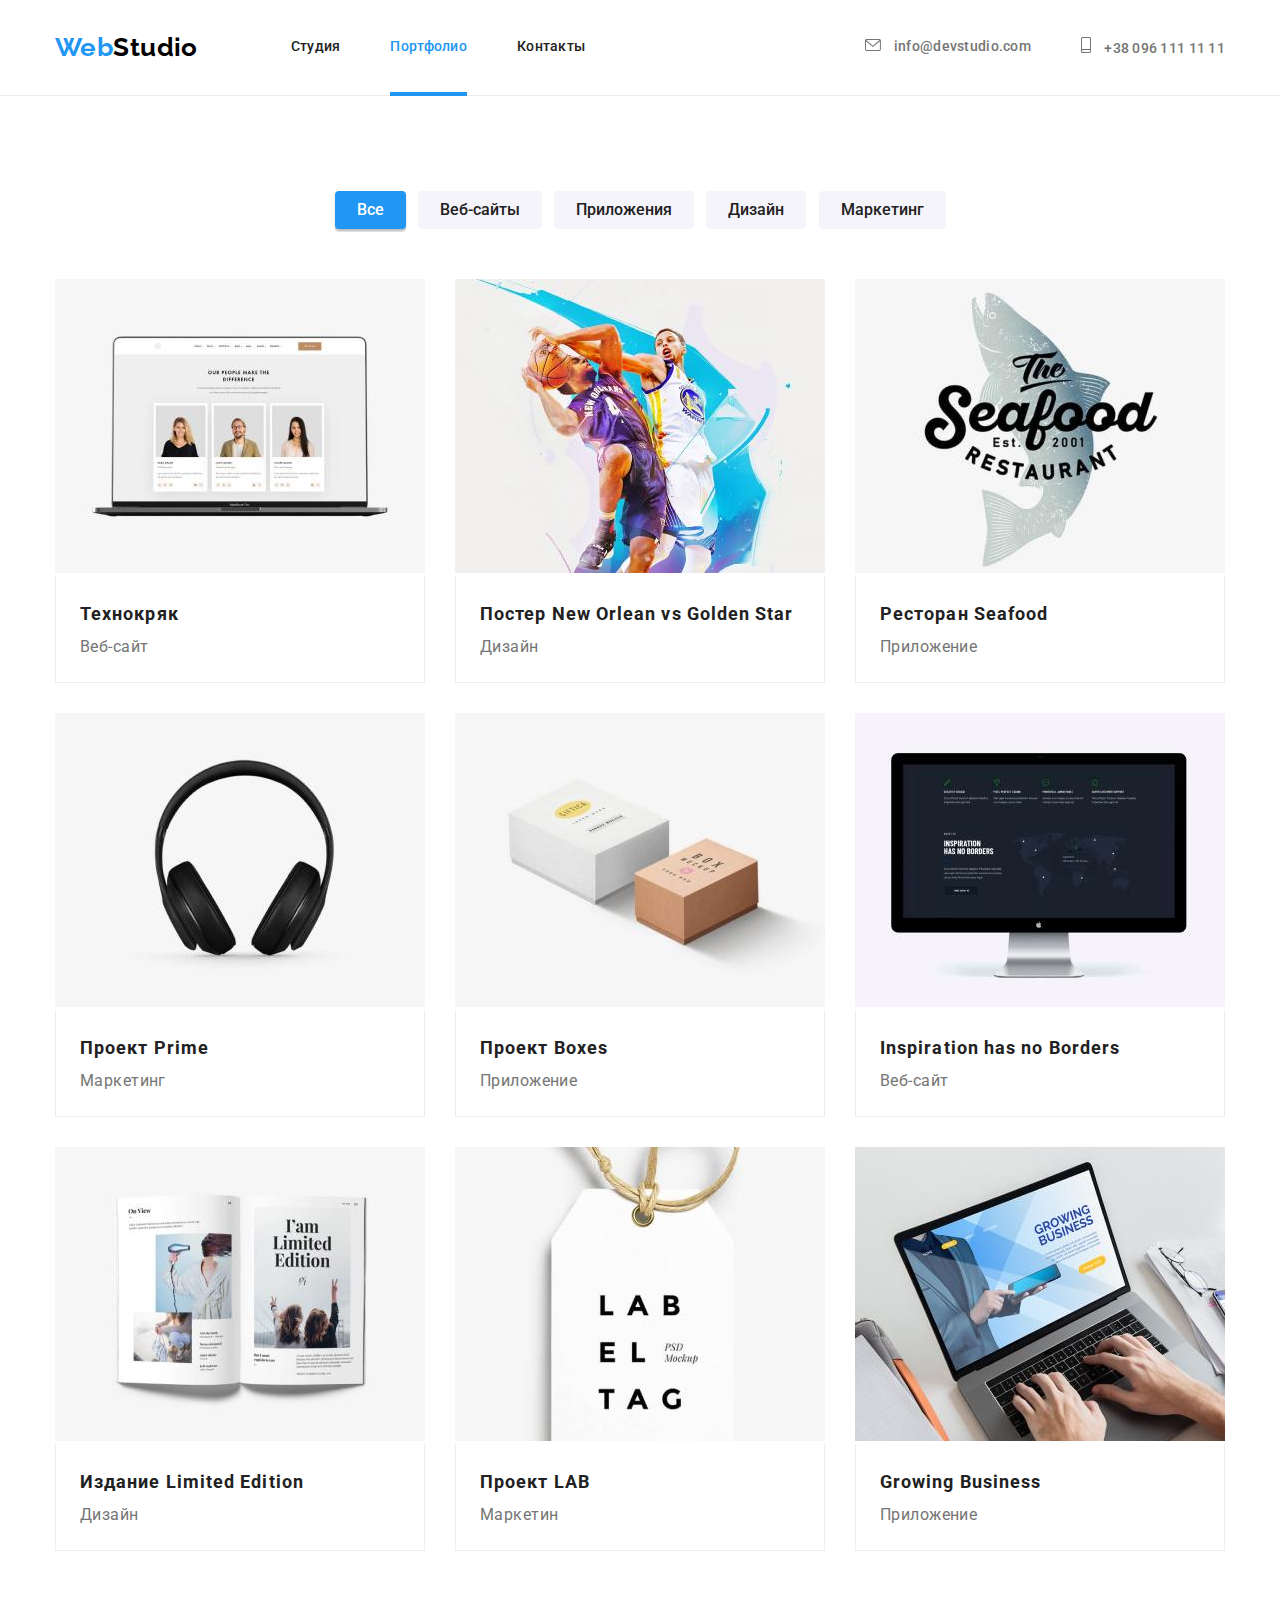
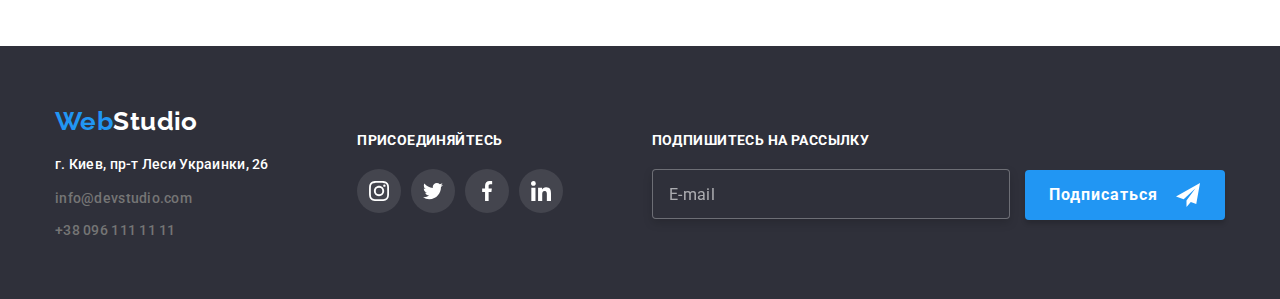
==== portfolio.html @ dfc25d3f "Initial commit" ====
<!DOCTYPE html>
<html lang="ru">
  <head>
    <meta charset="UTF-8" />
    <meta http-equiv="X-UA-Compatible" content="IE=edge" />
    <meta name="viewport" content="width=device-width, initial-scale=1.0" />
    <link rel="preconnect" href="https://fonts.googleapis.com" />
    <link rel="preconnect" href="https://fonts.gstatic.com" crossorigin />
    <link
      href="https://fonts.googleapis.com/css2?family=Raleway:wght@700&family=Roboto:wght@400;500;700;900&display=swap"
      rel="stylesheet"
    />
    <title>portfolio</title>
    <link
      rel="stylesheet"
      href="https://cdnjs.cloudflare.com/ajax/libs/modern-normalize/1.1.0/modern-normalize.min.css"
    />
    <link rel="stylesheet" href="./css/main.min.css" />
    <link rel="stylesheet" href="./styles/styles.css" />
  </head>

  <body>
    <!-- header -->
    <header class="header">
      <div class="container header__container">
        <nav class="nav">
          <!-- Logo header -->
          <a href="./index.html" class="link logo header__logo" lang="en"
            >Web<span class="logo__studio logo__studio--color">Studio</span></a
          >
          <!-- navigation link -->
          <ul class="list nav__list">
            <li class="nav__item">
              <a class="link nav__link" href="./index.html">Студия</a>
            </li>
            <li class="nav__item">
              <a class="link current nav__link" href="./portfolio.html">Портфолио</a>
            </li>
            <li class="nav__item">
              <a class="link nav__link" href="#" data-modal-openn>Контакты</a>
            </li>
          </ul>
          <!-- contact header -->
        </nav>
        <ul class="list contact header__contact header__contact--align">
          <li class="contact__item">
            <a
              class="link contact__link header__contact header__contact--padding contact__mail"
              href="malito:info@devstudio.com"
              ><svg class="contact__icon contact__mail-icon" width="16" height="12">
                <use href="./image/icons.svg#icon-mail"></use>
              </svg>
              info@devstudio.com</a
            >
          </li>
          <li class="contact__item">
            <a
              class="link contact__link header__contact header__contact--padding contact__phone"
              href="tel:+380961111111"
              ><svg class="contact__icon contact__phone-icon" width="10" height="16">
                <use href="./image/icons.svg#icon-phone"></use>
              </svg>
              +38 096 111 11 11</a
            >
          </li>
        </ul>
      </div>
    </header>
    <!-- main -->
    <main>
      <section class="section portfolio">
        <div class="container">
          <h1 class="visually-hidden">Portfolio</h1>

          <!-- filter -->

          <div>
            <ul class="list portfolio__filter">
              <li>
                <button class="current portfolio__button" type="button">Все</button>
              </li>
              <li><button class="portfolio__button" type="button">Веб-сайты</button></li>
              <li>
                <button class="portfolio__button" type="button">Приложения</button>
              </li>
              <li><button class="portfolio__button" type="button">Дизайн</button></li>
              <li><button class="portfolio__button" type="button">Маркетинг</button></li>
            </ul>
          </div>

          <!-- article filter -->

          <ul class="list portfolio__list card-set">
            <li class="portfolio__item card-set-item">
              <a href="#" class="link portfolio__link">
                <div class="overlay">
                  <img src="./image/imgp1.jpg" alt="Технокряк" width="370" height="294" />
                  <p class="overlay__card">
                    Ресурс предлагает комплексные предложения с разным уровнем функционала и
                    сервисов. Все это позволит посетителю получить исчерпывающие сведения о компании
                    или частном лице.
                  </p>
                </div>
                <div class="portfolio__description">
                  <h2 class="portfolio__description-title">Технокряк</h2>
                  <p class="portfolio__description-text">Веб-сайт</p>
                </div>
              </a>
            </li>

            <li class="portfolio__item card-set-item">
              <a href="#" class="link portfolio__link">
                <div class="overlay">
                  <img
                    src="./image/imgp2.jpg"
                    alt="Постер New Orlean vs Golden Star"
                    width="370"
                    height="294"
                  />
                  <p class="overlay__card">
                    Ресурс предлагает комплексные предложения с разным уровнем функционала и
                    сервисов. Все это позволит посетителю получить исчерпывающие сведения о компании
                    или частном лице.
                  </p>
                </div>
                <div class="portfolio__description">
                  <h2 class="portfolio__description-title">
                    Постер <span lang="en">New Orlean vs Golden Star</span>
                  </h2>
                  <p class="portfolio__description-text">Дизайн</p>
                </div>
              </a>
            </li>

            <li class="portfolio__item card-set-item">
              <a href="#" class="link portfolio__link">
                <div class="overlay">
                  <img src="./image/imgp3.jpg" alt="Ресторан Seafood" width="370" height="294" />
                  <p class="overlay__card">
                    Ресурс предлагает комплексные предложения с разным уровнем функционала и
                    сервисов. Все это позволит посетителю получить исчерпывающие сведения о компании
                    или частном лице.
                  </p>
                </div>
                <div class="portfolio__description">
                  <h2 class="portfolio__description-title">
                    Ресторан <span lang="en">Seafood</span>
                  </h2>
                  <p class="portfolio__description-text">Приложение</p>
                </div>
              </a>
            </li>

            <li class="portfolio__item card-set-item">
              <a href="#" class="link portfolio__link">
                <div class="overlay">
                  <img src="./image/imgp4.jpg" alt="Проект Prime" width="370" height="294" />
                  <p class="overlay__card">
                    Ресурс предлагает комплексные предложения с разным уровнем функционала и
                    сервисов. Все это позволит посетителю получить исчерпывающие сведения о компании
                    или частном лице.
                  </p>
                </div>
                <div class="portfolio__description">
                  <h2 class="portfolio__description-title">Проект <span lang="en">Prime</span></h2>
                  <p class="portfolio__description-text">Маркетинг</p>
                </div>
              </a>
            </li>

            <li class="portfolio__item card-set-item">
              <a href="#" class="link portfolio__link">
                <div class="overlay">
                  <img src="./image/imgp5.jpg" alt="Проект Boxes " width="370" height="294" />
                  <p class="overlay__card">
                    Ресурс предлагает комплексные предложения с разным уровнем функционала и
                    сервисов. Все это позволит посетителю получить исчерпывающие сведения о компании
                    или частном лице.
                  </p>
                </div>
                <div class="portfolio__description">
                  <h2 class="portfolio__description-title">Проект <span lang="en">Boxes</span></h2>
                  <p class="portfolio__description-text">Приложение</p>
                </div>
              </a>
            </li>

            <li class="portfolio__item card-set-item">
              <a href="#" class="link portfolio__link">
                <div class="overlay">
                  <img
                    src="./image/imgp6.jpg"
                    alt="Inspiration has no Borders "
                    width="370"
                    height="294"
                  />
                  <p class="overlay__card">
                    Ресурс предлагает комплексные предложения с разным уровнем функционала и
                    сервисов. Все это позволит посетителю получить исчерпывающие сведения о компании
                    или частном лице.
                  </p>
                </div>
                <div class="portfolio__description">
                  <h2 class="portfolio__description-title" lang="en">Inspiration has no Borders</h2>
                  <p class="portfolio__description-text">Веб-сайт</p>
                </div>
              </a>
            </li>

            <li class="portfolio__item card-set-item">
              <a href="#" class="link portfolio__link">
                <div class="overlay">
                  <img
                    src="./image/imgp7.jpg"
                    alt="Издание Limited Edition "
                    width="370"
                    height="294"
                  />
                  <p class="overlay__card">
                    Ресурс предлагает комплексные предложения с разным уровнем функционала и
                    сервисов. Все это позволит посетителю получить исчерпывающие сведения о компании
                    или частном лице.
                  </p>
                </div>
                <div class="portfolio__description">
                  <h2 class="portfolio__description-title">
                    Издание <span lang="en">Limited Edition</span>
                  </h2>
                  <p class="portfolio__description-text">Дизайн</p>
                </div>
              </a>
            </li>

            <li class="portfolio__item card-set-item">
              <a href="#" class="link portfolio__link">
                <div class="overlay">
                  <img src="./image/imgp8.jpg" alt="Проект LAB " width="370" height="294" />
                  <p class="overlay__card">
                    Ресурс предлагает комплексные предложения с разным уровнем функционала и
                    сервисов. Все это позволит посетителю получить исчерпывающие сведения о компании
                    или частном лице.
                  </p>
                </div>
                <div class="portfolio__description">
                  <h2 class="portfolio__description-title">Проект LAB</h2>
                  <p class="portfolio__description-text">Маркетин</p>
                </div>
              </a>
            </li>

            <li class="portfolio__item card-set-item">
              <a href="#" class="link portfolio__link">
                <div class="overlay">
                  <img src="./image/imgp9.jpg" alt="Growing Business " width="370" height="294" />
                  <p class="overlay__card">
                    Ресурс предлагает комплексные предложения с разным уровнем функционала и
                    сервисов. Все это позволит посетителю получить исчерпывающие сведения о компании
                    или частном лице.
                  </p>
                </div>
                <div class="portfolio__description">
                  <h2 class="portfolio__description-title" lang="en">Growing Business</h2>
                  <p class="portfolio__description-text">Приложение</p>
                </div>
              </a>
            </li>
          </ul>
        </div>
      </section>
    </main>
    <!-- footer -->
    <footer class="footer">
      <div class="container footer__contacts">
        <div>
          <!-- logo footer -->
          <a href="./" class="link logo"
            >Web<span class="logo__footer logo__footer--color">Studio</span></a
          >
          <!-- contacts footer -->
          <address class="">
            <ul class="list contact footer__contact">
              <li class="contact__item">
                <span class="link contact__link contact__addres">
                  г. Киев, пр-т Леси Украинки, 26<br
                /></span>
              </li>
              <li class="contact__item">
                <a class="link contact__link contact__link--margin" href="malito:info@devstudio.com"
                  >info@devstudio.com </a
                ><br />
              </li>
              <li class="contact__item">
                <a class="link contact__link" href="tel:+380961111111">+38 096 111 11 11</a>
              </li>
            </ul>
          </address>
        </div>
        <!-- Social -->
        <div class="footer__social">
          <h3 class="footer__title">присоединяйтесь</h3>
          <ul class="social list">
            <li class="social__item">
              <a
                class="social__link social__link-footer social__link-footer--color link"
                href=""
                target="_blank"
                rel="noopener noreferrer"
                aria-label="instagram"
              >
                <svg class="social__icon" width="20" height="20">
                  <use href="./image/icons.svg#icon-instagram"></use>
                </svg>
              </a>
            </li>
            <li class="social__item">
              <a
                class="social__link social__link-footer social__link-footer--color link"
                href=""
                target="_blank"
                rel="noopener noreferrer"
                aria-label="twitter"
              >
                <svg class="social__icon" width="20" height="20">
                  <use href="./image/icons.svg#icon-twitter"></use>
                </svg>
              </a>
            </li>
            <li class="social__item">
              <a
                class="social__link social__link-footer social__link-footer--color link"
                href=""
                target="_blank"
                rel="noopener noreferrer"
                aria-label="facebook"
              >
                <svg class="social__icon" width="20" height="20">
                  <use href="./image/icons.svg#icon-facebook"></use>
                </svg>
              </a>
            </li>
            <li class="social__item">
              <a
                class="social__link social__link-footer social__link-footer--color link"
                href=""
                target="_blank"
                rel="noopener noreferrer"
                aria-label="linkedin"
              >
                <svg class="social__icon" width="20" height="20">
                  <use href="./image/icons.svg#icon-linkedin"></use>
                </svg>
              </a>
            </li>
          </ul>
        </div>
        <div class="footer__subscribe">
          <h3 class="footer__title">Подпишитесь на рассылку</h3>
          <form class="subscribe">
            <label class="subscribe__label">
              <input class="subscribe__input" type="email" name="email" placeholder="E-mail" />
            </label>
            <button class="btn btn--margin-left" type="submit">
              Подписаться
              <svg class="subscribe__icon" width="24" height="24">
                <use href="./image/icons.svg#icon-send"></use>
              </svg>
            </button>
          </form>
        </div>
      </div>
    </footer>
  </body>
</html>
---- css/main.min.css ----
:root{--color-title: #212121;--color-text: #757575;--color-accent: #2196F3;--color-bg-first: #ffffff;--color-bg-hero: #2F303A;--color-bg-second: #F5F4FA;--color-icon: #AFB1B8;--color-icon-accent: #2196F3;--items: 3;--indent: 30px}.visually-hidden{position:absolute;white-space:nowrap;width:1px;height:1px;overflow:hidden;border:0;padding:0;clip:rect(0 0 0 0);-webkit-clip-path:inset(50%);clip-path:inset(50%);margin:-1px}.portfolio,.clients,.persons,.about,.advantages{padding-top:94px;padding-bottom:94px}body{font-family:"Roboto",sans-serif;letter-spacing:.03em;color:var(--color-text);font-size:14px}h1,h2,h3,h4,h5,h6,a,ul,p{margin:0;padding:0}.link{text-decoration:none}.list{list-style:none}.card-set{display:-webkit-box;display:-ms-flexbox;display:flex;-ms-flex-wrap:wrap;flex-wrap:wrap;margin:calc(-1*var(--indent)/2)}.card-set-item{-ms-flex-preferred-size:calc((100% - var(--indent)*var(--items))/var(--items));flex-basis:calc((100% - var(--indent)*var(--items))/var(--items));margin:calc(var(--indent)/2)}.btn{background-color:var(--color-accent);-webkit-box-shadow:0px 4px 4px rgba(0,0,0,.15);box-shadow:0px 4px 4px rgba(0,0,0,.15);border-radius:4px;border:none;font-weight:700;font-size:16px;line-height:1.88;letter-spacing:.06em;display:-webkit-inline-box;display:-ms-inline-flexbox;display:inline-flex;-webkit-box-pack:space-evenly;-ms-flex-pack:space-evenly;justify-content:space-evenly;-webkit-box-align:center;-ms-flex-align:center;align-items:center;color:var(--color-bg-first);width:200px;height:50px;-webkit-transition:background-color 250ms cubic-bezier(0.4, 0, 0.2, 1);transition:background-color 250ms cubic-bezier(0.4, 0, 0.2, 1)}.btn:hover,.btn:focus{background-color:#188ce8;cursor:pointer}.btn--margin-center{margin-left:auto;margin-right:auto}.btn--margin-left{margin-left:12px}.btn--margin-top{margin-top:30px}.container{max-width:1200px;text-align:center;padding-left:15px;padding-right:15px;margin-left:auto;margin-right:auto}.logo{font-family:"Raleway",sans-serif;font-style:normal;font-weight:700;font-size:26px;line-height:1.19;color:var(--color-accent);-webkit-transition:opacity 250ms cubic-bezier(0.4, 0, 0.2, 1);transition:opacity 250ms cubic-bezier(0.4, 0, 0.2, 1)}.logo:hover,.logo:focus{opacity:.7;cursor:pointer}.logo__studio--color{color:#000}.social{display:-webkit-box;display:-ms-flexbox;display:flex;-webkit-box-pack:center;-ms-flex-pack:center;justify-content:center;-webkit-box-align:center;-ms-flex-align:center;align-items:center}.social__item:not(:last-child){margin-right:10px}.social__link{display:-webkit-box;display:-ms-flexbox;display:flex;-webkit-box-pack:center;-ms-flex-pack:center;justify-content:center;-webkit-box-align:center;-ms-flex-align:center;align-items:center;width:44px;height:44px;border-radius:50%;-webkit-transition:background-color 250ms cubic-bezier(0.4, 0, 0.2, 1),color 250ms cubic-bezier(0.4, 0, 0.2, 1),fill 250ms cubic-bezier(0.4, 0, 0.2, 1);transition:background-color 250ms cubic-bezier(0.4, 0, 0.2, 1),color 250ms cubic-bezier(0.4, 0, 0.2, 1),fill 250ms cubic-bezier(0.4, 0, 0.2, 1)}.social__link--color{background-color:var(--color-bg-first);fill:#afb1b8}.social__link:hover,.social__link:focus{background-color:var(--color-accent);color:#fff}.social__link:hover .social__icon,.social__link:focus .social__icon{fill:var(--color-bg-first)}.social__link-footer--color{background-color:rgba(255,255,255,.1);fill:var(--color-bg-first)}.contact{display:-webkit-box;display:-ms-flexbox;display:flex;margin-left:auto;font-style:normal}.contact__item{font-weight:500;line-height:1.14;letter-spacing:.02em}.contact__link{display:block;color:var(--color-text);-webkit-transition:color 250ms cubic-bezier(0.4, 0, 0.2, 1);transition:color 250ms cubic-bezier(0.4, 0, 0.2, 1)}.contact__link:hover,.contact__link:focus{color:var(--color-accent);cursor:pointer}.contact__link--margin{margin-top:18px}.contact__mail{margin-right:50px}.contact__icon{margin-right:10px;fill:currentColor}.contact__addres{color:var(--color-bg-first)}.form{display:-webkit-box;display:-ms-flexbox;display:flex;-webkit-box-orient:vertical;-webkit-box-direction:normal;-ms-flex-direction:column;flex-direction:column}.form__titel{font-weight:700;font-size:20px;line-height:1.15;letter-spacing:.03em;text-align:center;color:var(--color-title)}.form__label{position:relative;display:block;margin-top:10px;-webkit-transition:border-color 250ms cubic-bezier(0.4, 0, 0.2, 1),fill 250ms cubic-bezier(0.4, 0, 0.2, 1);transition:border-color 250ms cubic-bezier(0.4, 0, 0.2, 1),fill 250ms cubic-bezier(0.4, 0, 0.2, 1)}.form__text{display:block;font-size:12px;line-height:1.17;letter-spacing:.01em}.form__input{width:100%;height:40px;padding-left:42px;margin-top:4px;border:1px solid rgba(33,33,33,.2);border-radius:4px}.form__input:focus,.form__input:hover{border-color:var(--color-accent);outline:var(--color-accent);cursor:pointer}.form__icon{position:absolute;bottom:14px;left:15px}.form__input:focus+.form__icon,.form__input:hover+.form__icon{fill:var(--color-accent)}.form__textarea{width:100%;resize:none;padding:12px 16px;margin-top:4px;border:1px solid rgba(33,33,33,.2);border-radius:4px;-webkit-transition:border-color 250ms cubic-bezier(0.4, 0, 0.2, 1);transition:border-color 250ms cubic-bezier(0.4, 0, 0.2, 1)}.form__textarea:hover,.form__textarea:focus{border-color:var(--color-accent);outline:var(--color-accent);cursor:pointer}.form__textarea::-webkit-input-placeholder{font-size:12px;line-height:1.17;letter-spacing:.01em;color:rgba(117,117,117,.5)}.form__textarea::-moz-placeholder{font-size:12px;line-height:1.17;letter-spacing:.01em;color:rgba(117,117,117,.5)}.form__textarea:-ms-input-placeholder{font-size:12px;line-height:1.17;letter-spacing:.01em;color:rgba(117,117,117,.5)}.form__textarea::-ms-input-placeholder{font-size:12px;line-height:1.17;letter-spacing:.01em;color:rgba(117,117,117,.5)}.form__textarea::placeholder{font-size:12px;line-height:1.17;letter-spacing:.01em;color:rgba(117,117,117,.5)}.checkbox{gap:5px;margin-top:20px;text-align:center}.checkbox__chek{line-height:1.71;-webkit-user-select:none;-moz-user-select:none;-ms-user-select:none;user-select:none}.checkbox__gdpr{color:var(--color-accent)}.checkbox__custom{width:16px;height:15px;display:-webkit-inline-box;display:-ms-inline-flexbox;display:inline-flex;-webkit-box-pack:center;-ms-flex-pack:center;justify-content:center;-webkit-box-align:center;-ms-flex-align:center;align-items:center;background-color:var(--color-bg-first);border:var(--color-title) solid 2px;border-radius:2px;-webkit-transition:background-color 250ms cubic-bezier(0.4, 0, 0.2, 1),border-color 250ms cubic-bezier(0.4, 0, 0.2, 1);transition:background-color 250ms cubic-bezier(0.4, 0, 0.2, 1),border-color 250ms cubic-bezier(0.4, 0, 0.2, 1)}.checkbox__custom:hover,.checkbox__custom:focus{border-color:var(--color-accent)}.checkbox__input:focus+.checkbox__custom{border-color:var(--color-accent)}.checkbox__input:checked+.checkbox__custom{background-color:var(--color-accent);border-color:var(--color-accent)}.overlay{position:relative;overflow:hidden}.overlay__card{position:absolute;top:0;left:0;font-size:18px;line-height:1.56;letter-spacing:.03em;display:-webkit-box;display:-ms-flexbox;display:flex;-webkit-box-pack:center;-ms-flex-pack:center;justify-content:center;-webkit-box-align:center;-ms-flex-align:center;align-items:center;width:100%;height:100%;padding:63px 24px;background-color:rgba(33,150,243,.9);color:#fff;-webkit-transition:-webkit-transform 250ms cubic-bezier(0.4, 0, 0.2, 1),-webkit-box-shadow 250ms cubic-bezier(0.4, 0, 0.2, 1);transition:-webkit-transform 250ms cubic-bezier(0.4, 0, 0.2, 1),-webkit-box-shadow 250ms cubic-bezier(0.4, 0, 0.2, 1);transition:transform 250ms cubic-bezier(0.4, 0, 0.2, 1),box-shadow 250ms cubic-bezier(0.4, 0, 0.2, 1);transition:transform 250ms cubic-bezier(0.4, 0, 0.2, 1),box-shadow 250ms cubic-bezier(0.4, 0, 0.2, 1),-webkit-transform 250ms cubic-bezier(0.4, 0, 0.2, 1),-webkit-box-shadow 250ms cubic-bezier(0.4, 0, 0.2, 1);-webkit-transform:translateY(100%);transform:translateY(100%)}.header{border-bottom:1px solid #ececec}.header__container{display:-webkit-box;display:-ms-flexbox;display:flex}.header__logo{padding:32px 0}.header__contact--align{-webkit-box-align:center;-ms-flex-align:center;align-items:center}.header__contact--padding{padding:32px 0}.nav{display:-webkit-box;display:-ms-flexbox;display:flex}.nav__list{display:-webkit-box;display:-ms-flexbox;display:flex;-webkit-box-align:center;-ms-flex-align:center;align-items:center;margin-left:93px}.nav__item{position:relative}.nav__item:not(:last-child){margin-right:50px}.nav__link{font-weight:500;line-height:1.14;letter-spacing:.02em;color:var(--color-title);display:block;padding:32px 0;-webkit-transition:color 250ms cubic-bezier(0.4, 0, 0.2, 1);transition:color 250ms cubic-bezier(0.4, 0, 0.2, 1)}.nav .current.nav__link,.nav__link:hover,.nav__link:focus{color:var(--color-accent);cursor:pointer}.nav .current.nav__link::after{content:"";position:absolute;bottom:0;left:0;-webkit-transform:translateY(9px);transform:translateY(9px);height:4px;width:100%;background-color:var(--color-accent)}.hero{letter-spacing:.06em;padding:200px 0;background-color:var(--color-bg-hero);background-image:-webkit-gradient(linear, left top, left bottom, from(rgba(47, 48, 58, 0.4)), to(rgba(47, 48, 58, 0.4))),url(../image/bchero.jpg);background-image:linear-gradient(rgba(47, 48, 58, 0.4), rgba(47, 48, 58, 0.4)),url(../image/bchero.jpg);background-position:center;background-repeat:no-repeat;background-size:cover;color:var(--color-bg-first)}.hero__title{font-weight:900;font-size:44px;line-height:1.36;text-transform:uppercase}.advantages{padding-bottom:0}.advantages__list{display:-webkit-box;display:-ms-flexbox;display:flex;-ms-flex-wrap:wrap;flex-wrap:wrap}.advantages__item{width:270px;text-align:left}.advantages__item:not(:last-child){margin-right:30px}.advantages__item-title{font-weight:700;font-size:14px;line-height:1.14;text-transform:uppercase;color:var(--color-title)}.advantages__item-text{line-height:1.71;margin-top:10px}.advantages__item-icon{width:270px;height:120px;background:#f5f4fa;border-radius:4px;display:-webkit-box;display:-ms-flexbox;display:flex;-webkit-box-pack:center;-ms-flex-pack:center;justify-content:center;-webkit-box-align:center;-ms-flex-align:center;align-items:center;margin-bottom:30px}.about__list{margin-top:50px;-ms-flex-wrap:wrap;flex-wrap:wrap}.about__title{font-weight:700;font-size:36px;line-height:1.17;text-align:center;color:var(--color-title);margin-bottom:50px}.about__item{position:relative}.about__text{position:absolute;bottom:0;left:0;width:100%;min-height:70px;display:-webkit-box;display:-ms-flexbox;display:flex;-webkit-box-pack:center;-ms-flex-pack:center;justify-content:center;-webkit-box-align:center;-ms-flex-align:center;align-items:center;background-color:rgba(47,48,58,.8);font-weight:700;line-height:1.14;text-transform:uppercase;color:#fff}.persons{background-color:var(--color-bg-second);line-height:1.19;--items: 4}.persons__title{font-weight:700;font-size:36px;line-height:1.17;text-align:center;color:var(--color-title);margin-bottom:50px}.persons__list-item{background-color:var(--color-bg-first);-webkit-box-shadow:0px 1px 3px rgba(0,0,0,.12),0px 1px 1px rgba(0,0,0,.14),0px 2px 1px rgba(0,0,0,.2);box-shadow:0px 1px 3px rgba(0,0,0,.12),0px 1px 1px rgba(0,0,0,.14),0px 2px 1px rgba(0,0,0,.2);border-radius:0px 0px 4px 4px}.persons__list-title{font-weight:500;font-size:16px;color:var(--color-title);text-align:center}.persons__list-text{font-size:16px;padding-top:10px;margin-bottom:16px}.persons__descrip{padding:30px 0;margin-left:auto;margin-right:auto}.clients__title{font-weight:700;font-size:36px;line-height:1.17;text-align:center;color:var(--color-title);margin-bottom:50px}.clients__list{display:-webkit-box;display:-ms-flexbox;display:flex;-ms-flex-wrap:wrap;flex-wrap:wrap;--items: 6;--indent: 25px}.clients__list-item{border:var(--color-icon) solid 1px;border-radius:4%;width:170px;height:92px;display:-webkit-box;display:-ms-flexbox;display:flex;-webkit-box-pack:center;-ms-flex-pack:center;justify-content:center;-webkit-box-align:center;-ms-flex-align:center;align-items:center;-webkit-transition:color 250ms cubic-bezier(0.4, 0, 0.2, 1),border-color 250ms cubic-bezier(0.4, 0, 0.2, 1),fill 250ms cubic-bezier(0.4, 0, 0.2, 1);transition:color 250ms cubic-bezier(0.4, 0, 0.2, 1),border-color 250ms cubic-bezier(0.4, 0, 0.2, 1),fill 250ms cubic-bezier(0.4, 0, 0.2, 1)}.clients__list-item:not(:last-child){margin-right:30px}.clients__list-item:hover,.clients__list-item:focus{border-color:var(--color-icon-accent);color:var(--color-icon-accent)}.clients__list-item:hover .clients__icon,.clients__list-item:focus .clients__icon{fill:var(--color-icon-accent)}.clients__list-link{width:100%;height:100%;display:-webkit-box;display:-ms-flexbox;display:flex;-webkit-box-pack:center;-ms-flex-pack:center;justify-content:center;-webkit-box-align:center;-ms-flex-align:center;align-items:center}.clients__icon{fill:var(--color-icon)}.footer{background-color:var(--color-bg-hero);padding:60px 0}.footer__contact{margin-top:20px;-webkit-box-orient:vertical;-webkit-box-direction:normal;-ms-flex-direction:column;flex-direction:column}.footer__contact--margin{margin-top:18px}.footer__title{color:var(--color-bg-first);text-align:left;font-size:14px;line-height:1.14;text-transform:uppercase;margin-bottom:20px}.footer__contacts{display:-webkit-box;display:-ms-flexbox;display:flex;-webkit-box-pack:justify;-ms-flex-pack:justify;justify-content:space-between;-webkit-box-align:center;-ms-flex-align:center;align-items:center;text-align:left;-ms-flex-wrap:wrap;flex-wrap:wrap}.footer__subscribe{margin-top:8px}.logo__footer--color{color:var(--color-bg-first)}.subscribe__input{border:1px solid rgba(255,255,255,.3);-webkit-filter:drop-shadow(0px 4px 4px rgba(0, 0, 0, 0.15));filter:drop-shadow(0px 4px 4px rgba(0, 0, 0, 0.15));border-radius:4px;width:358px;height:50px;padding-left:16px;background-color:var(--color-bg-hero);color:var(--color-bg-first);font-size:16px;line-height:1.25;letter-spacing:.03em;-webkit-transition:border 250ms cubic-bezier(0.4, 0, 0.2, 1);transition:border 250ms cubic-bezier(0.4, 0, 0.2, 1)}.subscribe__input::-webkit-input-placeholder{font-size:16px;line-height:1.25;letter-spacing:.03em;color:rgba(255,255,255,.6)}.subscribe__input::-moz-placeholder{font-size:16px;line-height:1.25;letter-spacing:.03em;color:rgba(255,255,255,.6)}.subscribe__input:-ms-input-placeholder{font-size:16px;line-height:1.25;letter-spacing:.03em;color:rgba(255,255,255,.6)}.subscribe__input::-ms-input-placeholder{font-size:16px;line-height:1.25;letter-spacing:.03em;color:rgba(255,255,255,.6)}.subscribe__input::placeholder{font-size:16px;line-height:1.25;letter-spacing:.03em;color:rgba(255,255,255,.6)}.subscribe__input:focus,.subscribe__input:hover{border-color:var(--color-accent);outline:rgba(0,0,0,0)}.subscribe__icon{fill:currentColor}.portfolio{padding:95px 0}.portfolio__filter{width:611px;display:-webkit-box;display:-ms-flexbox;display:flex;-webkit-box-pack:justify;-ms-flex-pack:justify;justify-content:space-between;-webkit-box-align:center;-ms-flex-align:center;align-items:center;margin-left:auto;margin-right:auto;margin-bottom:50px}.portfolio__button{color:var(--color-title);background-color:var(--color-bg-second);border-radius:4px;padding:6px 22px;font-weight:500;font-size:16px;line-height:1.62;border:none;-webkit-transition:background-color 250ms cubic-bezier(0.4, 0, 0.2, 1),color 250ms cubic-bezier(0.4, 0, 0.2, 1),-webkit-box-shadow 250ms cubic-bezier(0.4, 0, 0.2, 1);transition:background-color 250ms cubic-bezier(0.4, 0, 0.2, 1),color 250ms cubic-bezier(0.4, 0, 0.2, 1),-webkit-box-shadow 250ms cubic-bezier(0.4, 0, 0.2, 1);transition:background-color 250ms cubic-bezier(0.4, 0, 0.2, 1),color 250ms cubic-bezier(0.4, 0, 0.2, 1),box-shadow 250ms cubic-bezier(0.4, 0, 0.2, 1);transition:background-color 250ms cubic-bezier(0.4, 0, 0.2, 1),color 250ms cubic-bezier(0.4, 0, 0.2, 1),box-shadow 250ms cubic-bezier(0.4, 0, 0.2, 1),-webkit-box-shadow 250ms cubic-bezier(0.4, 0, 0.2, 1)}.portfolio .current.portfolio__button,.portfolio__button:hover,.portfolio__button:focus{background-color:var(--color-accent);color:var(--color-bg-first);-webkit-box-shadow:0px 3px 1px rgba(0,0,0,.1),0px 1px 2px rgba(0,0,0,.08),0px 2px 2px rgba(0,0,0,.12);box-shadow:0px 3px 1px rgba(0,0,0,.1),0px 1px 2px rgba(0,0,0,.08),0px 2px 2px rgba(0,0,0,.12);cursor:pointer}.portfolio__description{border-left:1px solid #eee;border-right:1px solid #eee;border-bottom:1px solid #eee;text-align:left;padding:20px 24px}.portfolio__description-title{font-weight:700;font-size:18px;line-height:2;letter-spacing:.06em;color:var(--color-title)}.portfolio__description-text{font-size:16px;line-height:1.88;color:var(--color-text)}.portfolio__item:hover .overlay__card,.portfolio__item:focus .overlay__card{-webkit-transform:translateY(0%);transform:translateY(0%)}.portfolio__item:hover,.portfolio__item:focus{-webkit-box-shadow:0px 1px 1px rgba(0,0,0,.12),0px 4px 4px rgba(0,0,0,.06),1px 4px 6px rgba(0,0,0,.16);box-shadow:0px 1px 1px rgba(0,0,0,.12),0px 4px 4px rgba(0,0,0,.06),1px 4px 6px rgba(0,0,0,.16)}.backdrop{position:fixed;top:0;left:0;width:100%;height:100%;background-color:rgba(0,0,0,.2);opacity:1;visibility:visible;pointer-events:initial;-webkit-transition:opacity 250ms cubic-bezier(0.4, 0, 0.2, 1),visibility 250ms cubic-bezier(0.4, 0, 0.2, 1);transition:opacity 250ms cubic-bezier(0.4, 0, 0.2, 1),visibility 250ms cubic-bezier(0.4, 0, 0.2, 1)}.modal{position:absolute;top:50%;left:50%;-webkit-transform:translate(-50%, -50%);transform:translate(-50%, -50%);background:var(--color-bg-first);-webkit-box-shadow:0px 1px 3px rgba(0,0,0,.12),0px 1px 1px rgba(0,0,0,.14),0px 2px 1px rgba(0,0,0,.2);box-shadow:0px 1px 3px rgba(0,0,0,.12),0px 1px 1px rgba(0,0,0,.14),0px 2px 1px rgba(0,0,0,.2);border-radius:4px;min-width:528px;min-height:581px;padding:40px}.modal__button-close{position:absolute;top:8px;right:8px;border:none;width:30px;height:30px;border-radius:50%;background:#fff;border:1px solid rgba(0,0,0,.1);display:-webkit-box;display:-ms-flexbox;display:flex;-webkit-box-pack:center;-ms-flex-pack:center;justify-content:center;-webkit-box-align:center;-ms-flex-align:center;align-items:center;-webkit-transition:fill 250ms cubic-bezier(0.4, 0, 0.2, 1);transition:fill 250ms cubic-bezier(0.4, 0, 0.2, 1)}.modal__button-close:hover,.modal__button-close:focus{fill:var(--color-accent);cursor:pointer}.is-hidden{opacity:0;visibility:hidden;pointer-events:none}/*# sourceMappingURL=main.min.css.map */
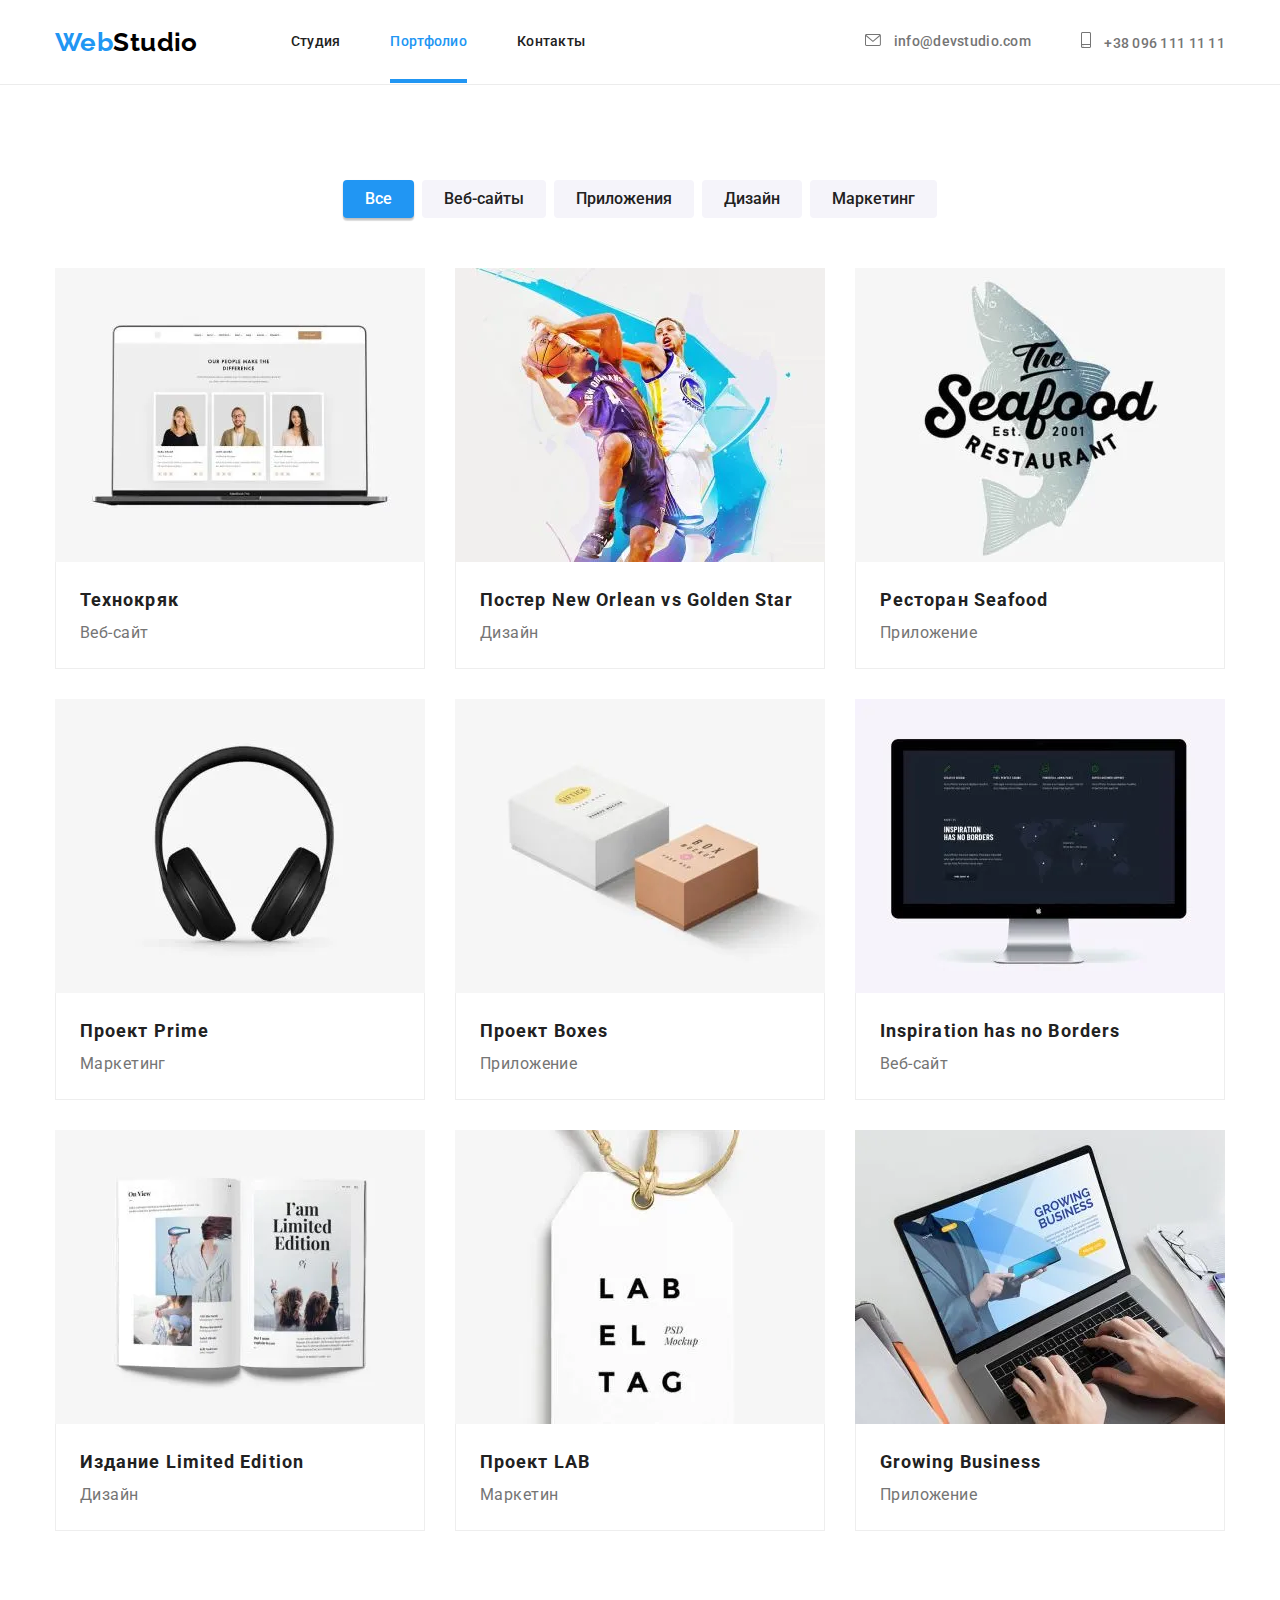
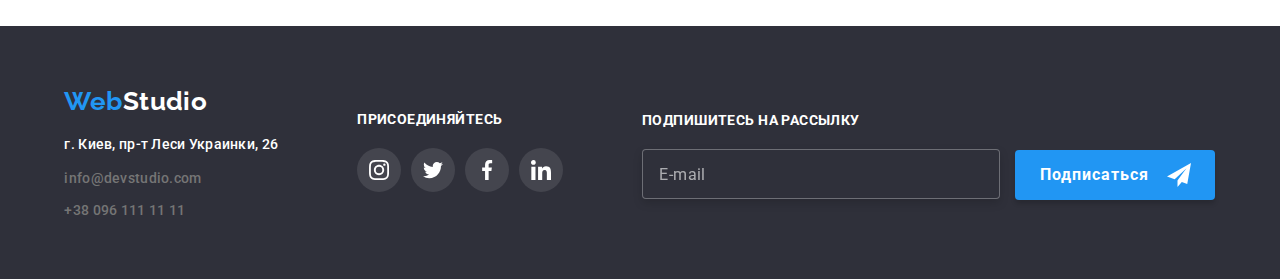
==== commit 04472669: "HW 8.3" ====
--- a/portfolio.html
+++ b/portfolio.html
@@ -19,16 +19,17 @@
     <link rel="stylesheet" href="./styles/styles.css" />
   </head>
 
-  <body>
+  <body data-body>
     <!-- header -->
     <header class="header">
       <div class="container header__container">
+        <!-- Logo header -->
+        <a href="./index.html" class="link logo header__logo" lang="en"
+          >Web<span class="logo__studio logo__studio--color">Studio</span></a
+        >
+
+        <!-- navigation link -->
         <nav class="nav">
-          <!-- Logo header -->
-          <a href="./index.html" class="link logo header__logo" lang="en"
-            >Web<span class="logo__studio logo__studio--color">Studio</span></a
-          >
-          <!-- navigation link -->
           <ul class="list nav__list">
             <li class="nav__item">
               <a class="link nav__link" href="./index.html">Студия</a>
@@ -40,8 +41,63 @@
               <a class="link nav__link" href="#" data-modal-openn>Контакты</a>
             </li>
           </ul>
-          <!-- contact header -->
+
+          <!-- mobile burger -->
+          <button
+            type="button"
+            class="menu__burger"
+            aria-controls="menu__container"
+            aria-label="mobile burger"
+            aria-expanded="true"
+            data-menu-button
+          >
+            <svg class="menu__icon" width="40" height="40">
+              <use class="menu__icon-menu" href="./image/icons.svg#icon-menu"></use>
+              <use class="menu__icon-close" href="./image/icons.svg#icon-close"></use>
+            </svg>
+          </button>
+
+          <!-- Header mobile menu -->
+          <div class="menu__container" id="menu__container" data-menu>
+            <ul class="menu__window-nav list">
+              <li class="menu__window-nav-item">
+                <a class="link" href="">Студия </a>
+              </li>
+              <li class="menu__window-nav-item">
+                <a class="link" href="">Портфолио</a>
+              </li>
+              <li class="menu__window-nav-item">
+                <a class="link" href="">Контакты</a>
+              </li>
+            </ul>
+
+            <ul class="menu__window-contacts list">
+              <li class="menu__window-contacts-item">
+                <a class="link accent" href=""> +38 096 111 11 11 </a>
+              </li>
+              <li class="menu__window-contacts-item">
+                <a class="link" href="">info@devstudio.com</a>
+              </li>
+            </ul>
+
+            <ul class="menu__window-socials list">
+              <li class="menu__window-socials-item">
+                <a class="menu__window-socials-link link" href=""> Instagram </a>
+              </li>
+              <li class="menu__window-socials-item">
+                <a class="menu__window-socials-link link" href="">Twitter</a>
+              </li>
+              <li class="menu__window-socials-item">
+                <a class="menu__window-socials-link link" href="">Facebook</a>
+              </li>
+              <li class="menu__window-socials-item">
+                <a class="menu__window-socials-link link" href="">LinkedIn</a>
+              </li>
+            </ul>
+          </div>
         </nav>
+
+        <!-- contact header -->
         <ul class="list contact header__contact header__contact--align">
           <li class="contact__item">
             <a
@@ -94,7 +150,60 @@
             <li class="portfolio__item card-set-item">
               <a href="#" class="link portfolio__link">
                 <div class="overlay">
-                  <img src="./image/imgp1.jpg" alt="Технокряк" width="370" height="294" />
+                  <picture>
+                    <source
+                      media="(min-width: 1200px)"
+                      srcset="
+                        ./image/portfolio/portfolio_ls_01.webp    1x,
+                        ./image/portfolio/portfolio_ls_01@2x.webp 2x
+                      "
+                      type="image/webp"
+                    />
+                    <source
+                      media="(min-width: 1200px)"
+                      srcset="
+                        ./image/portfolio/portfolio_ls_01.jpg    1x,
+                        ./image/portfolio/portfolio_ls_01@2x.jpg 2x
+                      "
+                      type="image/jpg"
+                    />
+
+                    <source
+                      media="(min-width: 768px)"
+                      srcset="
+                        ./image/portfolio/portfolio_ms_01.webp    1x,
+                        ./image/portfolio/portfolio_ms_01@2x.webp 2x
+                      "
+                      type="image/webp"
+                    />
+                    <source
+                      media="(min-width: 768px)"
+                      srcset="
+                        ./image/portfolio/portfolio_ms_01.jpg    1x,
+                        ./image/portfolio/portfolio_ms_01@2x.jpg 2x
+                      "
+                      type="image/jpg"
+                    />
+
+                    <source
+                      media="(max-width: 767px)"
+                      srcset="
+                        ./image/portfolio/portfolio_ss_01.webp    1x,
+                        ./image/portfolio/portfolio_ss_01@2x.webp 2x
+                      "
+                      type="image/webp"
+                    />
+                    <source
+                      media="(max-width: 767px)"
+                      srcset="
+                        ./image/portfolio/portfolio_ss_01.jpg    1x,
+                        ./image/portfolio/portfolio_ss_01@2x.jpg 2x
+                      "
+                      type="image/jpg"
+                    />
+                    <img src="./image/imgp1.jpg" alt="Технокряк" width="450" height="284" />
+                  </picture>
+
                   <p class="overlay__card">
                     Ресурс предлагает комплексные предложения с разным уровнем функционала и
                     сервисов. Все это позволит посетителю получить исчерпывающие сведения о компании
@@ -111,12 +220,65 @@
             <li class="portfolio__item card-set-item">
               <a href="#" class="link portfolio__link">
                 <div class="overlay">
-                  <img
-                    src="./image/imgp2.jpg"
-                    alt="Постер New Orlean vs Golden Star"
-                    width="370"
-                    height="294"
-                  />
+                  <picture>
+                    <source
+                      media="(min-width: 1200px)"
+                      srcset="
+                        ./image/portfolio/portfolio_ls_02.webp    1x,
+                        ./image/portfolio/portfolio_ls_02@2x.webp 2x
+                      "
+                      type="image/webp"
+                    />
+                    <source
+                      media="(min-width: 1200px)"
+                      srcset="
+                        ./image/portfolio/portfolio_ls_02.jpg    1x,
+                        ./image/portfolio/portfolio_ls_02@2x.jpg 2x
+                      "
+                      type="image/jpg"
+                    />
+
+                    <source
+                      media="(min-width: 768px)"
+                      srcset="
+                        ./image/portfolio/portfolio_ms_02.webp    1x,
+                        ./image/portfolio/portfolio_ms_02@2x.webp 2x
+                      "
+                      type="image/webp"
+                    />
+                    <source
+                      media="(min-width: 768px)"
+                      srcset="
+                        ./image/portfolio/portfolio_ms_02.jpg    1x,
+                        ./image/portfolio/portfolio_ms_02@2x.jpg 2x
+                      "
+                      type="image/jpg"
+                    />
+
+                    <source
+                      media="(max-width: 767px)"
+                      srcset="
+                        ./image/portfolio/portfolio_ss_02.webp    1x,
+                        ./image/portfolio/portfolio_ss_02@2x.webp 2x
+                      "
+                      type="image/webp"
+                    />
+                    <source
+                      media="(max-width: 767px)"
+                      srcset="
+                        ./image/portfolio/portfolio_ss_02.jpg    1x,
+                        ./image/portfolio/portfolio_ss_02@2x.jpg 2x
+                      "
+                      type="image/jpg"
+                    />
+                    <img
+                      src="./image/imgp2.jpg"
+                      alt="Постер New Orlean vs Golden Star"
+                      width="450"
+                      height="284"
+                    />
+                  </picture>
+
                   <p class="overlay__card">
                     Ресурс предлагает комплексные предложения с разным уровнем функционала и
                     сервисов. Все это позволит посетителю получить исчерпывающие сведения о компании
@@ -135,7 +297,60 @@
             <li class="portfolio__item card-set-item">
               <a href="#" class="link portfolio__link">
                 <div class="overlay">
-                  <img src="./image/imgp3.jpg" alt="Ресторан Seafood" width="370" height="294" />
+                  <picture>
+                    <source
+                      media="(min-width: 1200px)"
+                      srcset="
+                        ./image/portfolio/portfolio_ls_03.webp    1x,
+                        ./image/portfolio/portfolio_ls_03@2x.webp 2x
+                      "
+                      type="image/webp"
+                    />
+                    <source
+                      media="(min-width: 1200px)"
+                      srcset="
+                        ./image/portfolio/portfolio_ls_03.jpg    1x,
+                        ./image/portfolio/portfolio_ls_03@2x.jpg 2x
+                      "
+                      type="image/jpg"
+                    />
+
+                    <source
+                      media="(min-width: 768px)"
+                      srcset="
+                        ./image/portfolio/portfolio_ms_03.webp    1x,
+                        ./image/portfolio/portfolio_ms_03@2x.webp 2x
+                      "
+                      type="image/webp"
+                    />
+                    <source
+                      media="(min-width: 768px)"
+                      srcset="
+                        ./image/portfolio/portfolio_ms_03.jpg    1x,
+                        ./image/portfolio/portfolio_ms_03@2x.jpg 2x
+                      "
+                      type="image/jpg"
+                    />
+
+                    <source
+                      media="(max-width: 767px)"
+                      srcset="
+                        ./image/portfolio/portfolio_ss_03.webp    1x,
+                        ./image/portfolio/portfolio_ss_03@2x.webp 2x
+                      "
+                      type="image/webp"
+                    />
+                    <source
+                      media="(max-width: 767px)"
+                      srcset="
+                        ./image/portfolio/portfolio_ss_03.jpg    1x,
+                        ./image/portfolio/portfolio_ss_03@2x.jpg 2x
+                      "
+                      type="image/jpg"
+                    />
+                    <img src="./image/imgp3.jpg" alt="Ресторан Seafood" width="450" height="284" />
+                  </picture>
+
                   <p class="overlay__card">
                     Ресурс предлагает комплексные предложения с разным уровнем функционала и
                     сервисов. Все это позволит посетителю получить исчерпывающие сведения о компании
@@ -154,7 +369,60 @@
             <li class="portfolio__item card-set-item">
               <a href="#" class="link portfolio__link">
                 <div class="overlay">
-                  <img src="./image/imgp4.jpg" alt="Проект Prime" width="370" height="294" />
+                  <picture>
+                    <source
+                      media="(min-width: 1200px)"
+                      srcset="
+                        ./image/portfolio/portfolio_ls_04.webp    1x,
+                        ./image/portfolio/portfolio_ls_04@2x.webp 2x
+                      "
+                      type="image/webp"
+                    />
+                    <source
+                      media="(min-width: 1200px)"
+                      srcset="
+                        ./image/portfolio/portfolio_ls_04.jpg    1x,
+                        ./image/portfolio/portfolio_ls_04@2x.jpg 2x
+                      "
+                      type="image/jpg"
+                    />
+
+                    <source
+                      media="(min-width: 768px)"
+                      srcset="
+                        ./image/portfolio/portfolio_ms_04.webp    1x,
+                        ./image/portfolio/portfolio_ms_04@2x.webp 2x
+                      "
+                      type="image/webp"
+                    />
+                    <source
+                      media="(min-width: 768px)"
+                      srcset="
+                        ./image/portfolio/portfolio_ms_04.jpg    1x,
+                        ./image/portfolio/portfolio_ms_04@2x.jpg 2x
+                      "
+                      type="image/jpg"
+                    />
+
+                    <source
+                      media="(max-width: 767px)"
+                      srcset="
+                        ./image/portfolio/portfolio_ss_04.webp    1x,
+                        ./image/portfolio/portfolio_ss_04@2x.webp 2x
+                      "
+                      type="image/webp"
+                    />
+                    <source
+                      media="(max-width: 767px)"
+                      srcset="
+                        ./image/portfolio/portfolio_ss_04.jpg    1x,
+                        ./image/portfolio/portfolio_ss_04@2x.jpg 2x
+                      "
+                      type="image/jpg"
+                    />
+                    <img src="./image/imgp4.jpg" alt="Проект Prime" width="450" height="284" />
+                  </picture>
+
                   <p class="overlay__card">
                     Ресурс предлагает комплексные предложения с разным уровнем функционала и
                     сервисов. Все это позволит посетителю получить исчерпывающие сведения о компании
@@ -171,7 +439,60 @@
             <li class="portfolio__item card-set-item">
               <a href="#" class="link portfolio__link">
                 <div class="overlay">
-                  <img src="./image/imgp5.jpg" alt="Проект Boxes " width="370" height="294" />
+                  <picture>
+                    <source
+                      media="(min-width: 1200px)"
+                      srcset="
+                        ./image/portfolio/portfolio_ls_05.webp    1x,
+                        ./image/portfolio/portfolio_ls_05@2x.webp 2x
+                      "
+                      type="image/webp"
+                    />
+                    <source
+                      media="(min-width: 1200px)"
+                      srcset="
+                        ./image/portfolio/portfolio_ls_05.jpg    1x,
+                        ./image/portfolio/portfolio_ls_05@2x.jpg 2x
+                      "
+                      type="image/jpg"
+                    />
+
+                    <source
+                      media="(min-width: 768px)"
+                      srcset="
+                        ./image/portfolio/portfolio_ms_05.webp    1x,
+                        ./image/portfolio/portfolio_ms_05@2x.webp 2x
+                      "
+                      type="image/webp"
+                    />
+                    <source
+                      media="(min-width: 768px)"
+                      srcset="
+                        ./image/portfolio/portfolio_ms_05.jpg    1x,
+                        ./image/portfolio/portfolio_ms_05@2x.jpg 2x
+                      "
+                      type="image/jpg"
+                    />
+
+                    <source
+                      media="(max-width: 767px)"
+                      srcset="
+                        ./image/portfolio/portfolio_ss_05.webp    1x,
+                        ./image/portfolio/portfolio_ss_05@2x.webp 2x
+                      "
+                      type="image/webp"
+                    />
+                    <source
+                      media="(max-width: 767px)"
+                      srcset="
+                        ./image/portfolio/portfolio_ss_05.jpg    1x,
+                        ./image/portfolio/portfolio_ss_05@2x.jpg 2x
+                      "
+                      type="image/jpg"
+                    />
+                    <img src="./image/imgp5.jpg" alt="Проект Boxes" width="450" height="284" />
+                  </picture>
+
                   <p class="overlay__card">
                     Ресурс предлагает комплексные предложения с разным уровнем функционала и
                     сервисов. Все это позволит посетителю получить исчерпывающие сведения о компании
@@ -188,12 +509,65 @@
             <li class="portfolio__item card-set-item">
               <a href="#" class="link portfolio__link">
                 <div class="overlay">
-                  <img
-                    src="./image/imgp6.jpg"
-                    alt="Inspiration has no Borders "
-                    width="370"
-                    height="294"
-                  />
+                  <picture>
+                    <source
+                      media="(min-width: 1200px)"
+                      srcset="
+                        ./image/portfolio/portfolio_ls_06.webp    1x,
+                        ./image/portfolio/portfolio_ls_06@2x.webp 2x
+                      "
+                      type="image/webp"
+                    />
+                    <source
+                      media="(min-width: 1200px)"
+                      srcset="
+                        ./image/portfolio/portfolio_ls_06.jpg    1x,
+                        ./image/portfolio/portfolio_ls_06@2x.jpg 2x
+                      "
+                      type="image/jpg"
+                    />
+
+                    <source
+                      media="(min-width: 768px)"
+                      srcset="
+                        ./image/portfolio/portfolio_ms_06.webp    1x,
+                        ./image/portfolio/portfolio_ms_06@2x.webp 2x
+                      "
+                      type="image/webp"
+                    />
+                    <source
+                      media="(min-width: 768px)"
+                      srcset="
+                        ./image/portfolio/portfolio_ms_06.jpg    1x,
+                        ./image/portfolio/portfolio_ms_06@2x.jpg 2x
+                      "
+                      type="image/jpg"
+                    />
+
+                    <source
+                      media="(max-width: 767px)"
+                      srcset="
+                        ./image/portfolio/portfolio_ss_06.webp    1x,
+                        ./image/portfolio/portfolio_ss_06@2x.webp 2x
+                      "
+                      type="image/webp"
+                    />
+                    <source
+                      media="(max-width: 767px)"
+                      srcset="
+                        ./image/portfolio/portfolio_ss_06.jpg    1x,
+                        ./image/portfolio/portfolio_ss_06@2x.jpg 2x
+                      "
+                      type="image/jpg"
+                    />
+                    <img
+                      src="./image/imgp6.jpg"
+                      alt="Inspiration has no Borders"
+                      width="450"
+                      height="284"
+                    />
+                  </picture>
+
                   <p class="overlay__card">
                     Ресурс предлагает комплексные предложения с разным уровнем функционала и
                     сервисов. Все это позволит посетителю получить исчерпывающие сведения о компании
@@ -210,12 +584,65 @@
             <li class="portfolio__item card-set-item">
               <a href="#" class="link portfolio__link">
                 <div class="overlay">
-                  <img
-                    src="./image/imgp7.jpg"
-                    alt="Издание Limited Edition "
-                    width="370"
-                    height="294"
-                  />
+                  <picture>
+                    <source
+                      media="(min-width: 1200px)"
+                      srcset="
+                        ./image/portfolio/portfolio_ls_07.webp    1x,
+                        ./image/portfolio/portfolio_ls_07@2x.webp 2x
+                      "
+                      type="image/webp"
+                    />
+                    <source
+                      media="(min-width: 1200px)"
+                      srcset="
+                        ./image/portfolio/portfolio_ls_07.jpg    1x,
+                        ./image/portfolio/portfolio_ls_07@2x.jpg 2x
+                      "
+                      type="image/jpg"
+                    />
+
+                    <source
+                      media="(min-width: 768px)"
+                      srcset="
+                        ./image/portfolio/portfolio_ms_07.webp    1x,
+                        ./image/portfolio/portfolio_ms_07@2x.webp 2x
+                      "
+                      type="image/webp"
+                    />
+                    <source
+                      media="(min-width: 768px)"
+                      srcset="
+                        ./image/portfolio/portfolio_ms_07.jpg    1x,
+                        ./image/portfolio/portfolio_ms_07@2x.jpg 2x
+                      "
+                      type="image/jpg"
+                    />
+
+                    <source
+                      media="(max-width: 767px)"
+                      srcset="
+                        ./image/portfolio/portfolio_ss_07.webp    1x,
+                        ./image/portfolio/portfolio_ss_07@2x.webp 2x
+                      "
+                      type="image/webp"
+                    />
+                    <source
+                      media="(max-width: 767px)"
+                      srcset="
+                        ./image/portfolio/portfolio_ss_07.jpg    1x,
+                        ./image/portfolio/portfolio_ss_07@2x.jpg 2x
+                      "
+                      type="image/jpg"
+                    />
+                    <img
+                      src="./image/imgp7.jpg"
+                      alt="Издание Limited Edition"
+                      width="450"
+                      height="284"
+                    />
+                  </picture>
+
                   <p class="overlay__card">
                     Ресурс предлагает комплексные предложения с разным уровнем функционала и
                     сервисов. Все это позволит посетителю получить исчерпывающие сведения о компании
@@ -234,7 +661,60 @@
             <li class="portfolio__item card-set-item">
               <a href="#" class="link portfolio__link">
                 <div class="overlay">
-                  <img src="./image/imgp8.jpg" alt="Проект LAB " width="370" height="294" />
+                  <picture>
+                    <source
+                      media="(min-width: 1200px)"
+                      srcset="
+                        ./image/portfolio/portfolio_ls_08.webp    1x,
+                        ./image/portfolio/portfolio_ls_08@2x.webp 2x
+                      "
+                      type="image/webp"
+                    />
+                    <source
+                      media="(min-width: 1200px)"
+                      srcset="
+                        ./image/portfolio/portfolio_ls_08.jpg    1x,
+                        ./image/portfolio/portfolio_ls_08@2x.jpg 2x
+                      "
+                      type="image/jpg"
+                    />
+
+                    <source
+                      media="(min-width: 768px)"
+                      srcset="
+                        ./image/portfolio/portfolio_ms_08.webp    1x,
+                        ./image/portfolio/portfolio_ms_08@2x.webp 2x
+                      "
+                      type="image/webp"
+                    />
+                    <source
+                      media="(min-width: 768px)"
+                      srcset="
+                        ./image/portfolio/portfolio_ms_08.jpg    1x,
+                        ./image/portfolio/portfolio_ms_08@2x.jpg 2x
+                      "
+                      type="image/jpg"
+                    />
+
+                    <source
+                      media="(max-width: 767px)"
+                      srcset="
+                        ./image/portfolio/portfolio_ss_08.webp    1x,
+                        ./image/portfolio/portfolio_ss_08@2x.webp 2x
+                      "
+                      type="image/webp"
+                    />
+                    <source
+                      media="(max-width: 767px)"
+                      srcset="
+                        ./image/portfolio/portfolio_ss_08.jpg    1x,
+                        ./image/portfolio/portfolio_ss_08@2x.jpg 2x
+                      "
+                      type="image/jpg"
+                    />
+                    <img src="./image/imgp8.jpg" alt="Проект LAB" width="450" height="284" />
+                  </picture>
+
                   <p class="overlay__card">
                     Ресурс предлагает комплексные предложения с разным уровнем функционала и
                     сервисов. Все это позволит посетителю получить исчерпывающие сведения о компании
@@ -251,7 +731,60 @@
             <li class="portfolio__item card-set-item">
               <a href="#" class="link portfolio__link">
                 <div class="overlay">
-                  <img src="./image/imgp9.jpg" alt="Growing Business " width="370" height="294" />
+                  <picture>
+                    <source
+                      media="(min-width: 1200px)"
+                      srcset="
+                        ./image/portfolio/portfolio_ls_09.webp    1x,
+                        ./image/portfolio/portfolio_ls_09@2x.webp 2x
+                      "
+                      type="image/webp"
+                    />
+                    <source
+                      media="(min-width: 1200px)"
+                      srcset="
+                        ./image/portfolio/portfolio_ls_09.jpg    1x,
+                        ./image/portfolio/portfolio_ls_09@2x.jpg 2x
+                      "
+                      type="image/jpg"
+                    />
+
+                    <source
+                      media="(min-width: 768px)"
+                      srcset="
+                        ./image/portfolio/portfolio_ms_09.webp    1x,
+                        ./image/portfolio/portfolio_ms_09@2x.webp 2x
+                      "
+                      type="image/webp"
+                    />
+                    <source
+                      media="(min-width: 768px)"
+                      srcset="
+                        ./image/portfolio/portfolio_ms_09.jpg    1x,
+                        ./image/portfolio/portfolio_ms_09@2x.jpg 2x
+                      "
+                      type="image/jpg"
+                    />
+
+                    <source
+                      media="(max-width: 767px)"
+                      srcset="
+                        ./image/portfolio/portfolio_ss_09.webp    1x,
+                        ./image/portfolio/portfolio_ss_09@2x.webp 2x
+                      "
+                      type="image/webp"
+                    />
+                    <source
+                      media="(max-width: 767px)"
+                      srcset="
+                        ./image/portfolio/portfolio_ss_09.jpg    1x,
+                        ./image/portfolio/portfolio_ss_09@2x.jpg 2x
+                      "
+                      type="image/jpg"
+                    />
+                    <img src="./image/imgp9.jpg" alt="Growing Business" width="450" height="284" />
+                  </picture>
+
                   <p class="overlay__card">
                     Ресурс предлагает комплексные предложения с разным уровнем функционала и
                     сервисов. Все это позволит посетителю получить исчерпывающие сведения о компании
@@ -369,5 +902,6 @@
         </div>
       </div>
     </footer>
+    <script src="./scripts/menu.js"></script>
   </body>
 </html>
--- a/css/main.min.css
+++ b/css/main.min.css
@@ -1 +1 @@
-:root{--color-title: #212121;--color-text: #757575;--color-accent: #2196F3;--color-bg-first: #ffffff;--color-bg-hero: #2F303A;--color-bg-second: #F5F4FA;--color-icon: #AFB1B8;--color-icon-accent: #2196F3;--items: 3;--indent: 30px}.visually-hidden{position:absolute;white-space:nowrap;width:1px;height:1px;overflow:hidden;border:0;padding:0;clip:rect(0 0 0 0);-webkit-clip-path:inset(50%);clip-path:inset(50%);margin:-1px}.portfolio,.clients,.persons,.about,.advantages{padding-top:94px;padding-bottom:94px}body{font-family:"Roboto",sans-serif;letter-spacing:.03em;color:var(--color-text);font-size:14px}h1,h2,h3,h4,h5,h6,a,ul,p{margin:0;padding:0}.link{text-decoration:none}.list{list-style:none}.card-set{display:-webkit-box;display:-ms-flexbox;display:flex;-ms-flex-wrap:wrap;flex-wrap:wrap;margin:calc(-1*var(--indent)/2)}.card-set-item{-ms-flex-preferred-size:calc((100% - var(--indent)*var(--items))/var(--items));flex-basis:calc((100% - var(--indent)*var(--items))/var(--items));margin:calc(var(--indent)/2)}.btn{background-color:var(--color-accent);-webkit-box-shadow:0px 4px 4px rgba(0,0,0,.15);box-shadow:0px 4px 4px rgba(0,0,0,.15);border-radius:4px;border:none;font-weight:700;font-size:16px;line-height:1.88;letter-spacing:.06em;display:-webkit-inline-box;display:-ms-inline-flexbox;display:inline-flex;-webkit-box-pack:space-evenly;-ms-flex-pack:space-evenly;justify-content:space-evenly;-webkit-box-align:center;-ms-flex-align:center;align-items:center;color:var(--color-bg-first);width:200px;height:50px;-webkit-transition:background-color 250ms cubic-bezier(0.4, 0, 0.2, 1);transition:background-color 250ms cubic-bezier(0.4, 0, 0.2, 1)}.btn:hover,.btn:focus{background-color:#188ce8;cursor:pointer}.btn--margin-center{margin-left:auto;margin-right:auto}.btn--margin-left{margin-left:12px}.btn--margin-top{margin-top:30px}.container{max-width:1200px;text-align:center;padding-left:15px;padding-right:15px;margin-left:auto;margin-right:auto}.logo{font-family:"Raleway",sans-serif;font-style:normal;font-weight:700;font-size:26px;line-height:1.19;color:var(--color-accent);-webkit-transition:opacity 250ms cubic-bezier(0.4, 0, 0.2, 1);transition:opacity 250ms cubic-bezier(0.4, 0, 0.2, 1)}.logo:hover,.logo:focus{opacity:.7;cursor:pointer}.logo__studio--color{color:#000}.social{display:-webkit-box;display:-ms-flexbox;display:flex;-webkit-box-pack:center;-ms-flex-pack:center;justify-content:center;-webkit-box-align:center;-ms-flex-align:center;align-items:center}.social__item:not(:last-child){margin-right:10px}.social__link{display:-webkit-box;display:-ms-flexbox;display:flex;-webkit-box-pack:center;-ms-flex-pack:center;justify-content:center;-webkit-box-align:center;-ms-flex-align:center;align-items:center;width:44px;height:44px;border-radius:50%;-webkit-transition:background-color 250ms cubic-bezier(0.4, 0, 0.2, 1),color 250ms cubic-bezier(0.4, 0, 0.2, 1),fill 250ms cubic-bezier(0.4, 0, 0.2, 1);transition:background-color 250ms cubic-bezier(0.4, 0, 0.2, 1),color 250ms cubic-bezier(0.4, 0, 0.2, 1),fill 250ms cubic-bezier(0.4, 0, 0.2, 1)}.social__link--color{background-color:var(--color-bg-first);fill:#afb1b8}.social__link:hover,.social__link:focus{background-color:var(--color-accent);color:#fff}.social__link:hover .social__icon,.social__link:focus .social__icon{fill:var(--color-bg-first)}.social__link-footer--color{background-color:rgba(255,255,255,.1);fill:var(--color-bg-first)}.contact{display:-webkit-box;display:-ms-flexbox;display:flex;margin-left:auto;font-style:normal}.contact__item{font-weight:500;line-height:1.14;letter-spacing:.02em}.contact__link{display:block;color:var(--color-text);-webkit-transition:color 250ms cubic-bezier(0.4, 0, 0.2, 1);transition:color 250ms cubic-bezier(0.4, 0, 0.2, 1)}.contact__link:hover,.contact__link:focus{color:var(--color-accent);cursor:pointer}.contact__link--margin{margin-top:18px}.contact__mail{margin-right:50px}.contact__icon{margin-right:10px;fill:currentColor}.contact__addres{color:var(--color-bg-first)}.form{display:-webkit-box;display:-ms-flexbox;display:flex;-webkit-box-orient:vertical;-webkit-box-direction:normal;-ms-flex-direction:column;flex-direction:column}.form__titel{font-weight:700;font-size:20px;line-height:1.15;letter-spacing:.03em;text-align:center;color:var(--color-title)}.form__label{position:relative;display:block;margin-top:10px;-webkit-transition:border-color 250ms cubic-bezier(0.4, 0, 0.2, 1),fill 250ms cubic-bezier(0.4, 0, 0.2, 1);transition:border-color 250ms cubic-bezier(0.4, 0, 0.2, 1),fill 250ms cubic-bezier(0.4, 0, 0.2, 1)}.form__text{display:block;font-size:12px;line-height:1.17;letter-spacing:.01em}.form__input{width:100%;height:40px;padding-left:42px;margin-top:4px;border:1px solid rgba(33,33,33,.2);border-radius:4px}.form__input:focus,.form__input:hover{border-color:var(--color-accent);outline:var(--color-accent);cursor:pointer}.form__icon{position:absolute;bottom:14px;left:15px}.form__input:focus+.form__icon,.form__input:hover+.form__icon{fill:var(--color-accent)}.form__textarea{width:100%;resize:none;padding:12px 16px;margin-top:4px;border:1px solid rgba(33,33,33,.2);border-radius:4px;-webkit-transition:border-color 250ms cubic-bezier(0.4, 0, 0.2, 1);transition:border-color 250ms cubic-bezier(0.4, 0, 0.2, 1)}.form__textarea:hover,.form__textarea:focus{border-color:var(--color-accent);outline:var(--color-accent);cursor:pointer}.form__textarea::-webkit-input-placeholder{font-size:12px;line-height:1.17;letter-spacing:.01em;color:rgba(117,117,117,.5)}.form__textarea::-moz-placeholder{font-size:12px;line-height:1.17;letter-spacing:.01em;color:rgba(117,117,117,.5)}.form__textarea:-ms-input-placeholder{font-size:12px;line-height:1.17;letter-spacing:.01em;color:rgba(117,117,117,.5)}.form__textarea::-ms-input-placeholder{font-size:12px;line-height:1.17;letter-spacing:.01em;color:rgba(117,117,117,.5)}.form__textarea::placeholder{font-size:12px;line-height:1.17;letter-spacing:.01em;color:rgba(117,117,117,.5)}.checkbox{gap:5px;margin-top:20px;text-align:center}.checkbox__chek{line-height:1.71;-webkit-user-select:none;-moz-user-select:none;-ms-user-select:none;user-select:none}.checkbox__gdpr{color:var(--color-accent)}.checkbox__custom{width:16px;height:15px;display:-webkit-inline-box;display:-ms-inline-flexbox;display:inline-flex;-webkit-box-pack:center;-ms-flex-pack:center;justify-content:center;-webkit-box-align:center;-ms-flex-align:center;align-items:center;background-color:var(--color-bg-first);border:var(--color-title) solid 2px;border-radius:2px;-webkit-transition:background-color 250ms cubic-bezier(0.4, 0, 0.2, 1),border-color 250ms cubic-bezier(0.4, 0, 0.2, 1);transition:background-color 250ms cubic-bezier(0.4, 0, 0.2, 1),border-color 250ms cubic-bezier(0.4, 0, 0.2, 1)}.checkbox__custom:hover,.checkbox__custom:focus{border-color:var(--color-accent)}.checkbox__input:focus+.checkbox__custom{border-color:var(--color-accent)}.checkbox__input:checked+.checkbox__custom{background-color:var(--color-accent);border-color:var(--color-accent)}.overlay{position:relative;overflow:hidden}.overlay__card{position:absolute;top:0;left:0;font-size:18px;line-height:1.56;letter-spacing:.03em;display:-webkit-box;display:-ms-flexbox;display:flex;-webkit-box-pack:center;-ms-flex-pack:center;justify-content:center;-webkit-box-align:center;-ms-flex-align:center;align-items:center;width:100%;height:100%;padding:63px 24px;background-color:rgba(33,150,243,.9);color:#fff;-webkit-transition:-webkit-transform 250ms cubic-bezier(0.4, 0, 0.2, 1),-webkit-box-shadow 250ms cubic-bezier(0.4, 0, 0.2, 1);transition:-webkit-transform 250ms cubic-bezier(0.4, 0, 0.2, 1),-webkit-box-shadow 250ms cubic-bezier(0.4, 0, 0.2, 1);transition:transform 250ms cubic-bezier(0.4, 0, 0.2, 1),box-shadow 250ms cubic-bezier(0.4, 0, 0.2, 1);transition:transform 250ms cubic-bezier(0.4, 0, 0.2, 1),box-shadow 250ms cubic-bezier(0.4, 0, 0.2, 1),-webkit-transform 250ms cubic-bezier(0.4, 0, 0.2, 1),-webkit-box-shadow 250ms cubic-bezier(0.4, 0, 0.2, 1);-webkit-transform:translateY(100%);transform:translateY(100%)}.header{border-bottom:1px solid #ececec}.header__container{display:-webkit-box;display:-ms-flexbox;display:flex}.header__logo{padding:32px 0}.header__contact--align{-webkit-box-align:center;-ms-flex-align:center;align-items:center}.header__contact--padding{padding:32px 0}.nav{display:-webkit-box;display:-ms-flexbox;display:flex}.nav__list{display:-webkit-box;display:-ms-flexbox;display:flex;-webkit-box-align:center;-ms-flex-align:center;align-items:center;margin-left:93px}.nav__item{position:relative}.nav__item:not(:last-child){margin-right:50px}.nav__link{font-weight:500;line-height:1.14;letter-spacing:.02em;color:var(--color-title);display:block;padding:32px 0;-webkit-transition:color 250ms cubic-bezier(0.4, 0, 0.2, 1);transition:color 250ms cubic-bezier(0.4, 0, 0.2, 1)}.nav .current.nav__link,.nav__link:hover,.nav__link:focus{color:var(--color-accent);cursor:pointer}.nav .current.nav__link::after{content:"";position:absolute;bottom:0;left:0;-webkit-transform:translateY(9px);transform:translateY(9px);height:4px;width:100%;background-color:var(--color-accent)}.hero{letter-spacing:.06em;padding:200px 0;background-color:var(--color-bg-hero);background-image:-webkit-gradient(linear, left top, left bottom, from(rgba(47, 48, 58, 0.4)), to(rgba(47, 48, 58, 0.4))),url(../image/bchero.jpg);background-image:linear-gradient(rgba(47, 48, 58, 0.4), rgba(47, 48, 58, 0.4)),url(../image/bchero.jpg);background-position:center;background-repeat:no-repeat;background-size:cover;color:var(--color-bg-first)}.hero__title{font-weight:900;font-size:44px;line-height:1.36;text-transform:uppercase}.advantages{padding-bottom:0}.advantages__list{display:-webkit-box;display:-ms-flexbox;display:flex;-ms-flex-wrap:wrap;flex-wrap:wrap}.advantages__item{width:270px;text-align:left}.advantages__item:not(:last-child){margin-right:30px}.advantages__item-title{font-weight:700;font-size:14px;line-height:1.14;text-transform:uppercase;color:var(--color-title)}.advantages__item-text{line-height:1.71;margin-top:10px}.advantages__item-icon{width:270px;height:120px;background:#f5f4fa;border-radius:4px;display:-webkit-box;display:-ms-flexbox;display:flex;-webkit-box-pack:center;-ms-flex-pack:center;justify-content:center;-webkit-box-align:center;-ms-flex-align:center;align-items:center;margin-bottom:30px}.about__list{margin-top:50px;-ms-flex-wrap:wrap;flex-wrap:wrap}.about__title{font-weight:700;font-size:36px;line-height:1.17;text-align:center;color:var(--color-title);margin-bottom:50px}.about__item{position:relative}.about__text{position:absolute;bottom:0;left:0;width:100%;min-height:70px;display:-webkit-box;display:-ms-flexbox;display:flex;-webkit-box-pack:center;-ms-flex-pack:center;justify-content:center;-webkit-box-align:center;-ms-flex-align:center;align-items:center;background-color:rgba(47,48,58,.8);font-weight:700;line-height:1.14;text-transform:uppercase;color:#fff}.persons{background-color:var(--color-bg-second);line-height:1.19;--items: 4}.persons__title{font-weight:700;font-size:36px;line-height:1.17;text-align:center;color:var(--color-title);margin-bottom:50px}.persons__list-item{background-color:var(--color-bg-first);-webkit-box-shadow:0px 1px 3px rgba(0,0,0,.12),0px 1px 1px rgba(0,0,0,.14),0px 2px 1px rgba(0,0,0,.2);box-shadow:0px 1px 3px rgba(0,0,0,.12),0px 1px 1px rgba(0,0,0,.14),0px 2px 1px rgba(0,0,0,.2);border-radius:0px 0px 4px 4px}.persons__list-title{font-weight:500;font-size:16px;color:var(--color-title);text-align:center}.persons__list-text{font-size:16px;padding-top:10px;margin-bottom:16px}.persons__descrip{padding:30px 0;margin-left:auto;margin-right:auto}.clients__title{font-weight:700;font-size:36px;line-height:1.17;text-align:center;color:var(--color-title);margin-bottom:50px}.clients__list{display:-webkit-box;display:-ms-flexbox;display:flex;-ms-flex-wrap:wrap;flex-wrap:wrap;--items: 6;--indent: 25px}.clients__list-item{border:var(--color-icon) solid 1px;border-radius:4%;width:170px;height:92px;display:-webkit-box;display:-ms-flexbox;display:flex;-webkit-box-pack:center;-ms-flex-pack:center;justify-content:center;-webkit-box-align:center;-ms-flex-align:center;align-items:center;-webkit-transition:color 250ms cubic-bezier(0.4, 0, 0.2, 1),border-color 250ms cubic-bezier(0.4, 0, 0.2, 1),fill 250ms cubic-bezier(0.4, 0, 0.2, 1);transition:color 250ms cubic-bezier(0.4, 0, 0.2, 1),border-color 250ms cubic-bezier(0.4, 0, 0.2, 1),fill 250ms cubic-bezier(0.4, 0, 0.2, 1)}.clients__list-item:not(:last-child){margin-right:30px}.clients__list-item:hover,.clients__list-item:focus{border-color:var(--color-icon-accent);color:var(--color-icon-accent)}.clients__list-item:hover .clients__icon,.clients__list-item:focus .clients__icon{fill:var(--color-icon-accent)}.clients__list-link{width:100%;height:100%;display:-webkit-box;display:-ms-flexbox;display:flex;-webkit-box-pack:center;-ms-flex-pack:center;justify-content:center;-webkit-box-align:center;-ms-flex-align:center;align-items:center}.clients__icon{fill:var(--color-icon)}.footer{background-color:var(--color-bg-hero);padding:60px 0}.footer__contact{margin-top:20px;-webkit-box-orient:vertical;-webkit-box-direction:normal;-ms-flex-direction:column;flex-direction:column}.footer__contact--margin{margin-top:18px}.footer__title{color:var(--color-bg-first);text-align:left;font-size:14px;line-height:1.14;text-transform:uppercase;margin-bottom:20px}.footer__contacts{display:-webkit-box;display:-ms-flexbox;display:flex;-webkit-box-pack:justify;-ms-flex-pack:justify;justify-content:space-between;-webkit-box-align:center;-ms-flex-align:center;align-items:center;text-align:left;-ms-flex-wrap:wrap;flex-wrap:wrap}.footer__subscribe{margin-top:8px}.logo__footer--color{color:var(--color-bg-first)}.subscribe__input{border:1px solid rgba(255,255,255,.3);-webkit-filter:drop-shadow(0px 4px 4px rgba(0, 0, 0, 0.15));filter:drop-shadow(0px 4px 4px rgba(0, 0, 0, 0.15));border-radius:4px;width:358px;height:50px;padding-left:16px;background-color:var(--color-bg-hero);color:var(--color-bg-first);font-size:16px;line-height:1.25;letter-spacing:.03em;-webkit-transition:border 250ms cubic-bezier(0.4, 0, 0.2, 1);transition:border 250ms cubic-bezier(0.4, 0, 0.2, 1)}.subscribe__input::-webkit-input-placeholder{font-size:16px;line-height:1.25;letter-spacing:.03em;color:rgba(255,255,255,.6)}.subscribe__input::-moz-placeholder{font-size:16px;line-height:1.25;letter-spacing:.03em;color:rgba(255,255,255,.6)}.subscribe__input:-ms-input-placeholder{font-size:16px;line-height:1.25;letter-spacing:.03em;color:rgba(255,255,255,.6)}.subscribe__input::-ms-input-placeholder{font-size:16px;line-height:1.25;letter-spacing:.03em;color:rgba(255,255,255,.6)}.subscribe__input::placeholder{font-size:16px;line-height:1.25;letter-spacing:.03em;color:rgba(255,255,255,.6)}.subscribe__input:focus,.subscribe__input:hover{border-color:var(--color-accent);outline:rgba(0,0,0,0)}.subscribe__icon{fill:currentColor}.portfolio{padding:95px 0}.portfolio__filter{width:611px;display:-webkit-box;display:-ms-flexbox;display:flex;-webkit-box-pack:justify;-ms-flex-pack:justify;justify-content:space-between;-webkit-box-align:center;-ms-flex-align:center;align-items:center;margin-left:auto;margin-right:auto;margin-bottom:50px}.portfolio__button{color:var(--color-title);background-color:var(--color-bg-second);border-radius:4px;padding:6px 22px;font-weight:500;font-size:16px;line-height:1.62;border:none;-webkit-transition:background-color 250ms cubic-bezier(0.4, 0, 0.2, 1),color 250ms cubic-bezier(0.4, 0, 0.2, 1),-webkit-box-shadow 250ms cubic-bezier(0.4, 0, 0.2, 1);transition:background-color 250ms cubic-bezier(0.4, 0, 0.2, 1),color 250ms cubic-bezier(0.4, 0, 0.2, 1),-webkit-box-shadow 250ms cubic-bezier(0.4, 0, 0.2, 1);transition:background-color 250ms cubic-bezier(0.4, 0, 0.2, 1),color 250ms cubic-bezier(0.4, 0, 0.2, 1),box-shadow 250ms cubic-bezier(0.4, 0, 0.2, 1);transition:background-color 250ms cubic-bezier(0.4, 0, 0.2, 1),color 250ms cubic-bezier(0.4, 0, 0.2, 1),box-shadow 250ms cubic-bezier(0.4, 0, 0.2, 1),-webkit-box-shadow 250ms cubic-bezier(0.4, 0, 0.2, 1)}.portfolio .current.portfolio__button,.portfolio__button:hover,.portfolio__button:focus{background-color:var(--color-accent);color:var(--color-bg-first);-webkit-box-shadow:0px 3px 1px rgba(0,0,0,.1),0px 1px 2px rgba(0,0,0,.08),0px 2px 2px rgba(0,0,0,.12);box-shadow:0px 3px 1px rgba(0,0,0,.1),0px 1px 2px rgba(0,0,0,.08),0px 2px 2px rgba(0,0,0,.12);cursor:pointer}.portfolio__description{border-left:1px solid #eee;border-right:1px solid #eee;border-bottom:1px solid #eee;text-align:left;padding:20px 24px}.portfolio__description-title{font-weight:700;font-size:18px;line-height:2;letter-spacing:.06em;color:var(--color-title)}.portfolio__description-text{font-size:16px;line-height:1.88;color:var(--color-text)}.portfolio__item:hover .overlay__card,.portfolio__item:focus .overlay__card{-webkit-transform:translateY(0%);transform:translateY(0%)}.portfolio__item:hover,.portfolio__item:focus{-webkit-box-shadow:0px 1px 1px rgba(0,0,0,.12),0px 4px 4px rgba(0,0,0,.06),1px 4px 6px rgba(0,0,0,.16);box-shadow:0px 1px 1px rgba(0,0,0,.12),0px 4px 4px rgba(0,0,0,.06),1px 4px 6px rgba(0,0,0,.16)}.backdrop{position:fixed;top:0;left:0;width:100%;height:100%;background-color:rgba(0,0,0,.2);opacity:1;visibility:visible;pointer-events:initial;-webkit-transition:opacity 250ms cubic-bezier(0.4, 0, 0.2, 1),visibility 250ms cubic-bezier(0.4, 0, 0.2, 1);transition:opacity 250ms cubic-bezier(0.4, 0, 0.2, 1),visibility 250ms cubic-bezier(0.4, 0, 0.2, 1)}.modal{position:absolute;top:50%;left:50%;-webkit-transform:translate(-50%, -50%);transform:translate(-50%, -50%);background:var(--color-bg-first);-webkit-box-shadow:0px 1px 3px rgba(0,0,0,.12),0px 1px 1px rgba(0,0,0,.14),0px 2px 1px rgba(0,0,0,.2);box-shadow:0px 1px 3px rgba(0,0,0,.12),0px 1px 1px rgba(0,0,0,.14),0px 2px 1px rgba(0,0,0,.2);border-radius:4px;min-width:528px;min-height:581px;padding:40px}.modal__button-close{position:absolute;top:8px;right:8px;border:none;width:30px;height:30px;border-radius:50%;background:#fff;border:1px solid rgba(0,0,0,.1);display:-webkit-box;display:-ms-flexbox;display:flex;-webkit-box-pack:center;-ms-flex-pack:center;justify-content:center;-webkit-box-align:center;-ms-flex-align:center;align-items:center;-webkit-transition:fill 250ms cubic-bezier(0.4, 0, 0.2, 1);transition:fill 250ms cubic-bezier(0.4, 0, 0.2, 1)}.modal__button-close:hover,.modal__button-close:focus{fill:var(--color-accent);cursor:pointer}.is-hidden{opacity:0;visibility:hidden;pointer-events:none}/*# sourceMappingURL=main.min.css.map */+:root{--color-title: #212121;--color-text: #757575;--color-accent: #2196F3;--color-bg-first: #ffffff;--color-bg-hero: #2F303A;--color-bg-second: #F5F4FA;--color-icon: #AFB1B8;--color-icon-accent: #2196F3;--items: 3;--indent: 30px}.visually-hidden{position:absolute;white-space:nowrap;width:1px;height:1px;overflow:hidden;border:0;padding:0;clip:rect(0 0 0 0);-webkit-clip-path:inset(50%);clip-path:inset(50%);margin:-1px}.portfolio,.clients,.persons,.about,.advantages{padding-top:60px;padding-bottom:60px}@media screen and (min-width: 1200px){.portfolio,.clients,.persons,.about,.advantages{padding-top:94px;padding-bottom:94px}}body{font-family:"Roboto",sans-serif;letter-spacing:.03em;color:var(--color-text);font-size:14px}h1,h2,h3,h4,h5,h6,a,ul,p{margin:0;padding:0}img{display:block;max-width:100%;height:auto}.link{text-decoration:none}.list{list-style:none}.no-scroll{overflow:hidden}.card-set{display:-webkit-box;display:-ms-flexbox;display:flex;-ms-flex-wrap:wrap;flex-wrap:wrap;margin:calc(-1*var(--indent)/2)}.card-set-item{-ms-flex-preferred-size:calc((100% - (var(--indent))*var(--items))/var(--items));flex-basis:calc((100% - (var(--indent))*var(--items))/var(--items));margin:calc(var(--indent)/2)}.btn{background-color:var(--color-accent);-webkit-box-shadow:0px 4px 4px rgba(0,0,0,.15);box-shadow:0px 4px 4px rgba(0,0,0,.15);border-radius:4px;border:none;font-weight:700;font-size:16px;line-height:1.88;letter-spacing:.06em;display:-webkit-inline-box;display:-ms-inline-flexbox;display:inline-flex;-webkit-box-pack:space-evenly;-ms-flex-pack:space-evenly;justify-content:space-evenly;-webkit-box-align:center;-ms-flex-align:center;align-items:center;color:var(--color-bg-first);width:200px;height:50px;-webkit-transition:background-color 250ms cubic-bezier(0.4, 0, 0.2, 1);transition:background-color 250ms cubic-bezier(0.4, 0, 0.2, 1)}.btn:hover,.btn:focus{background-color:#188ce8;cursor:pointer}.btn--margin-center{margin-left:auto;margin-right:auto}.btn--margin-left{margin-top:20px}@media screen and (min-width: 1200px){.btn--margin-left{margin-top:0;margin-left:12px}}.btn--margin-top{margin-top:30px}.container{text-align:center;padding-left:15px;padding-right:15px;margin-left:auto;margin-right:auto}@media screen and (min-width: 480px){.container{max-width:480px}}@media screen and (min-width: 768px){.container{max-width:768px}}@media screen and (min-width: 1200px){.container{max-width:1200px}}.logo{font-family:"Raleway",sans-serif;font-style:normal;font-weight:700;font-size:24px;line-height:1.17;color:var(--color-accent);-webkit-transition:opacity 250ms cubic-bezier(0.4, 0, 0.2, 1);transition:opacity 250ms cubic-bezier(0.4, 0, 0.2, 1)}@media screen and (min-width: 1200px){.logo{font-size:26px;line-height:1.19}}.logo:hover,.logo:focus{opacity:.7;cursor:pointer}.logo__studio--color{color:#000}.social{display:-webkit-box;display:-ms-flexbox;display:flex;-webkit-box-pack:center;-ms-flex-pack:center;justify-content:center;-webkit-box-align:center;-ms-flex-align:center;align-items:center}.social__item:not(:last-child){margin-right:10px}.social__link{display:-webkit-box;display:-ms-flexbox;display:flex;-webkit-box-pack:center;-ms-flex-pack:center;justify-content:center;-webkit-box-align:center;-ms-flex-align:center;align-items:center;width:44px;height:44px;border-radius:50%;-webkit-transition:background-color 250ms cubic-bezier(0.4, 0, 0.2, 1),color 250ms cubic-bezier(0.4, 0, 0.2, 1),fill 250ms cubic-bezier(0.4, 0, 0.2, 1);transition:background-color 250ms cubic-bezier(0.4, 0, 0.2, 1),color 250ms cubic-bezier(0.4, 0, 0.2, 1),fill 250ms cubic-bezier(0.4, 0, 0.2, 1)}.social__link--color{background-color:var(--color-bg-first);fill:#afb1b8}.social__link:hover,.social__link:focus{background-color:var(--color-accent);color:#fff}.social__link:hover .social__icon,.social__link:focus .social__icon{fill:var(--color-bg-first)}.social__link-footer--color{background-color:rgba(255,255,255,.1);fill:var(--color-bg-first)}.contact{margin-left:auto;font-style:normal;display:-webkit-box;display:-ms-flexbox;display:flex}@media screen and (min-width: 768px){.contact{display:-webkit-box;display:-ms-flexbox;display:flex}}@media screen and (min-width: 768px)and (max-width: 1199px){.contact{-webkit-box-orient:vertical;-webkit-box-direction:normal;-ms-flex-direction:column;flex-direction:column;-webkit-box-pack:center;-ms-flex-pack:center;justify-content:center}}.contact__item{font-weight:500;line-height:1.14;letter-spacing:.02em}.contact__link{display:block;color:var(--color-text);-webkit-transition:color 250ms cubic-bezier(0.4, 0, 0.2, 1);transition:color 250ms cubic-bezier(0.4, 0, 0.2, 1)}.contact__link:hover,.contact__link:focus{color:var(--color-accent);cursor:pointer}.contact__link--margin{margin-top:18px}@media screen and (min-width: 1200px){.contact__mail{margin-right:50px}}.contact__icon{margin-right:10px;fill:currentColor}.contact__addres{color:var(--color-bg-first)}.form{display:-webkit-box;display:-ms-flexbox;display:flex;-webkit-box-orient:vertical;-webkit-box-direction:normal;-ms-flex-direction:column;flex-direction:column}.form__titel{font-weight:700;font-size:20px;line-height:1.5;letter-spacing:.03em;text-align:center;color:var(--color-title)}@media screen and (min-width: 1200px){.form__titel{line-height:1.15}}.form__label{position:relative;display:block;margin-top:10px;-webkit-transition:border-color 250ms cubic-bezier(0.4, 0, 0.2, 1),fill 250ms cubic-bezier(0.4, 0, 0.2, 1);transition:border-color 250ms cubic-bezier(0.4, 0, 0.2, 1),fill 250ms cubic-bezier(0.4, 0, 0.2, 1)}.form__text{display:block;font-size:12px;line-height:1.17;letter-spacing:.01em}.form__input{width:100%;height:40px;padding-left:42px;margin-top:4px;border:1px solid rgba(33,33,33,.2);border-radius:4px}.form__input:focus,.form__input:hover{border-color:var(--color-accent);outline:var(--color-accent);cursor:pointer}.form__icon{position:absolute;bottom:14px;left:15px}.form__input:focus+.form__icon,.form__input:hover+.form__icon{fill:var(--color-accent)}.form__textarea{width:100%;resize:none;padding:12px 16px;margin-top:4px;border:1px solid rgba(33,33,33,.2);border-radius:4px;-webkit-transition:border-color 250ms cubic-bezier(0.4, 0, 0.2, 1);transition:border-color 250ms cubic-bezier(0.4, 0, 0.2, 1)}.form__textarea:hover,.form__textarea:focus{border-color:var(--color-accent);outline:var(--color-accent);cursor:pointer}.form__textarea::-webkit-input-placeholder{font-size:12px;line-height:1.17;letter-spacing:.01em;color:rgba(117,117,117,.5)}.form__textarea::-moz-placeholder{font-size:12px;line-height:1.17;letter-spacing:.01em;color:rgba(117,117,117,.5)}.form__textarea:-ms-input-placeholder{font-size:12px;line-height:1.17;letter-spacing:.01em;color:rgba(117,117,117,.5)}.form__textarea::-ms-input-placeholder{font-size:12px;line-height:1.17;letter-spacing:.01em;color:rgba(117,117,117,.5)}.form__textarea::placeholder{font-size:12px;line-height:1.17;letter-spacing:.01em;color:rgba(117,117,117,.5)}.checkbox{gap:5px;margin-top:20px;text-align:center}.checkbox__chek{font-size:12px;line-height:1.17;-webkit-user-select:none;-moz-user-select:none;-ms-user-select:none;user-select:none}@media screen and (min-width: 1200px){.checkbox__chek{font-size:14px;line-height:1.71}}.checkbox__gdpr{color:var(--color-accent)}.checkbox__custom{width:16px;height:15px;display:-webkit-inline-box;display:-ms-inline-flexbox;display:inline-flex;-webkit-box-pack:center;-ms-flex-pack:center;justify-content:center;-webkit-box-align:center;-ms-flex-align:center;align-items:center;background-color:var(--color-bg-first);border:var(--color-title) solid 2px;border-radius:2px;-webkit-transition:background-color 250ms cubic-bezier(0.4, 0, 0.2, 1),border-color 250ms cubic-bezier(0.4, 0, 0.2, 1);transition:background-color 250ms cubic-bezier(0.4, 0, 0.2, 1),border-color 250ms cubic-bezier(0.4, 0, 0.2, 1)}.checkbox__custom:hover,.checkbox__custom:focus{border-color:var(--color-accent)}.checkbox__input:focus+.checkbox__custom{border-color:var(--color-accent)}.checkbox__input:checked+.checkbox__custom{background-color:var(--color-accent);border-color:var(--color-accent)}.overlay{position:relative;overflow:hidden}.overlay__card{position:absolute;top:0;left:0;font-size:18px;line-height:1.56;letter-spacing:.03em;display:-webkit-box;display:-ms-flexbox;display:flex;-webkit-box-pack:center;-ms-flex-pack:center;justify-content:center;-webkit-box-align:center;-ms-flex-align:center;align-items:center;width:100%;height:100%;padding:63px 24px;background-color:rgba(33,150,243,.9);color:#fff;-webkit-transition:-webkit-transform 250ms cubic-bezier(0.4, 0, 0.2, 1),-webkit-box-shadow 250ms cubic-bezier(0.4, 0, 0.2, 1);transition:-webkit-transform 250ms cubic-bezier(0.4, 0, 0.2, 1),-webkit-box-shadow 250ms cubic-bezier(0.4, 0, 0.2, 1);transition:transform 250ms cubic-bezier(0.4, 0, 0.2, 1),box-shadow 250ms cubic-bezier(0.4, 0, 0.2, 1);transition:transform 250ms cubic-bezier(0.4, 0, 0.2, 1),box-shadow 250ms cubic-bezier(0.4, 0, 0.2, 1),-webkit-transform 250ms cubic-bezier(0.4, 0, 0.2, 1),-webkit-box-shadow 250ms cubic-bezier(0.4, 0, 0.2, 1);-webkit-transform:translateY(100%);transform:translateY(100%)}.menu__burger{border:none;width:40px;height:40px;background-color:rgba(0,0,0,0);display:-webkit-box;display:-ms-flexbox;display:flex;-webkit-box-pack:center;-ms-flex-pack:center;justify-content:center;-webkit-box-align:center;-ms-flex-align:center;align-items:center;margin-left:auto}.menu__burger:hover,.menu__burger:focus{fill:var(--color-accent)}@media screen and (min-width: 758px){.menu__burger{display:none}}.menu__icon-close{display:none}.menu__container{position:absolute;top:100%;left:0%;z-index:100;display:none;width:100%;height:786px;padding:48px 40px;background-color:var(--color-bg-first)}.menu__container.is-open{display:-webkit-box;display:-ms-flexbox;display:flex}.menu__window-nav-item{font-weight:500;font-size:40px;line-height:1.18;letter-spacing:.02em}.menu__window-nav-link{color:#212121}.menu__window-socials{display:-webkit-box;display:-ms-flexbox;display:flex;font-weight:500;font-size:18px;line-height:1.22;letter-spacing:.02em;color:#2196f3;margin-top:64px}.menu__window-socials-link{padding-left:10px}.menu__window-socials-item:not(:last-child) .menu__window-socials-link{padding-right:10px;border-right:1px solid rgba(33,33,33,.2)}.menu__burger.is-open .menu__icon-close{display:block}.menu__burger.is-open .menu__icon-menu{display:none}.header{position:relative;border-bottom:1px solid #ececec}.header__container{display:-webkit-box;display:-ms-flexbox;display:flex;-webkit-box-align:center;-ms-flex-align:center;align-items:center;-webkit-box-pack:justify;-ms-flex-pack:justify;justify-content:space-between}.header__logo{padding:16px 0}@media screen and (min-width: 758px){.header__logo{padding:25px 0}}@media screen and (max-width: 767px){.header__contact{display:none}}@media screen and (min-width: 768px)and (max-width: 1199px){.header__contact{-webkit-box-orient:vertical;-webkit-box-direction:normal;-ms-flex-direction:column;flex-direction:column;-webkit-box-pack:center;-ms-flex-pack:center;justify-content:center;-webkit-box-align:start;-ms-flex-align:start;align-items:flex-start;gap:10px}}@media screen and (min-width: 1200px){.header__contact--align{-webkit-box-align:center;-ms-flex-align:center;align-items:center}}@media screen and (min-width: 1200px){.header__contact--padding{padding:32px 0}}.nav__list{display:none}@media screen and (min-width: 768px){.nav__list{display:-webkit-box;display:-ms-flexbox;display:flex;-webkit-box-align:center;-ms-flex-align:center;align-items:center;margin-left:93px}}.nav__item{position:relative}.nav__item:not(:last-child){margin-right:50px}.nav__link{font-weight:500;line-height:1.14;letter-spacing:.02em;color:var(--color-title);display:block;padding:32px 0;-webkit-transition:color 250ms cubic-bezier(0.4, 0, 0.2, 1);transition:color 250ms cubic-bezier(0.4, 0, 0.2, 1)}.nav .current.nav__link,.nav__link:hover,.nav__link:focus{color:var(--color-accent);cursor:pointer}.nav .current.nav__link::after{content:"";position:absolute;bottom:8px;left:0;-webkit-transform:translateY(9px);transform:translateY(9px);height:4px;width:100%;background-color:var(--color-accent)}.hero{padding:118px 0;background-color:var(--color-bg-hero);background-image:-webkit-gradient(linear, left top, left bottom, from(rgba(47, 48, 58, 0.4)), to(rgba(47, 48, 58, 0.4))),url(../image/hero/hero_ss.jpg);background-image:linear-gradient(rgba(47, 48, 58, 0.4), rgba(47, 48, 58, 0.4)),url(../image/hero/hero_ss.jpg);background-position:center;background-repeat:no-repeat;background-size:cover;color:var(--color-bg-first)}@media screen and (min-width: 1200px){.hero{padding:200px 0}}@media(min-device-pixel-ratio: 2),(-webkit-min-device-pixel-ratio: 2),(min-resolution: 192dpi),(min-resolution: 2dppx){.hero{background-image:url(../image/hero/hero_ss@2x.jpg)}}@media screen and (min-width: 768px){.hero{background-image:url(../image/hero/hero_ms.jpg)}}@media screen and (min-width: 768px)and (min-device-pixel-ratio: 2),screen and (min-width: 768px)and (-webkit-min-device-pixel-ratio: 2),screen and (min-width: 768px)and (min-resolution: 192dpi),screen and (min-width: 768px)and (min-resolution: 2dppx){.hero{background-image:url(../image/hero/hero_ms@2x.jpg)}}@media screen and (min-width: 1200px){.hero{background-image:url(../image/hero/hero_ls.jpg)}}@media screen and (min-width: 1200px)and (min-device-pixel-ratio: 2),screen and (min-width: 1200px)and (-webkit-min-device-pixel-ratio: 2),screen and (min-width: 1200px)and (min-resolution: 192dpi),screen and (min-width: 1200px)and (min-resolution: 2dppx){.hero{background-image:url(../image/hero/hero_ls@2x.jpg)}}.hero__title{font-weight:900;font-size:26px;line-height:1.62;letter-spacing:.06em;text-transform:uppercase}@media screen and (min-width: 1200px){.hero__title{font-size:44px;line-height:1.36}}.advantages{padding-bottom:0}.advantages__list{display:-webkit-box;display:-ms-flexbox;display:flex;-ms-flex-wrap:wrap;flex-wrap:wrap;gap:30px}.advantages__item{text-align:left}@media screen and (min-width: 480px){.advantages__item{width:450px}}@media screen and (min-width: 768px){.advantages__item{width:354px}}@media screen and (min-width: 1200px){.advantages__item{width:270px}}.advantages__item-title{font-weight:700;font-size:14px;line-height:1.14;text-transform:uppercase;color:var(--color-title)}.advantages__item-text{line-height:1.71;margin-top:10px}.advantages__item-icon{width:100%;height:120px;background:#f5f4fa;border-radius:4px;display:-webkit-box;display:-ms-flexbox;display:flex;-webkit-box-pack:center;-ms-flex-pack:center;justify-content:center;-webkit-box-align:center;-ms-flex-align:center;align-items:center;margin-bottom:30px}@media(max-width: 1199px){.about{display:none}}.about__list{margin-top:50px;-ms-flex-wrap:wrap;flex-wrap:wrap}.about__title{font-weight:700;font-size:36px;line-height:1.17;text-align:center;color:var(--color-title);margin-bottom:50px}.about__item{position:relative}.about__text{position:absolute;bottom:0;left:0;width:100%;min-height:70px;display:-webkit-box;display:-ms-flexbox;display:flex;-webkit-box-pack:center;-ms-flex-pack:center;justify-content:center;-webkit-box-align:center;-ms-flex-align:center;align-items:center;background-color:rgba(47,48,58,.8);font-weight:700;line-height:1.14;text-transform:uppercase;color:#fff}.persons{background-color:var(--color-bg-second);line-height:1.19}@media screen and (min-width: 480px){.persons{--items: 1}}@media screen and (min-width: 768px){.persons{--items: 2}}@media screen and (min-width: 1200px){.persons{--items: 4}}.persons__title{font-weight:700;font-size:28px;line-height:1.17;text-align:center;color:var(--color-title);margin-bottom:50px}@media screen and (min-width: 1200px){.persons__title{font-size:36px}}.persons__list{-webkit-box-pack:center;-ms-flex-pack:center;justify-content:center}.persons__list-item{background-color:var(--color-bg-first);-webkit-box-shadow:0px 1px 3px rgba(0,0,0,.12),0px 1px 1px rgba(0,0,0,.14),0px 2px 1px rgba(0,0,0,.2);box-shadow:0px 1px 3px rgba(0,0,0,.12),0px 1px 1px rgba(0,0,0,.14),0px 2px 1px rgba(0,0,0,.2);border-radius:0px 0px 4px 4px}@media screen and (max-width: 767px){.persons__list-item{width:auto}}.persons__list-title{font-weight:500;font-size:16px;color:var(--color-title);text-align:center}.persons__list-text{font-size:16px;padding-top:10px;margin-bottom:16px}.persons__descrip{padding:30px 0;margin-left:auto;margin-right:auto}.clients__title{font-weight:700;font-size:28px;line-height:1.17;text-align:center;color:var(--color-title);margin-bottom:50px}@media screen and (min-width: 1200px){.clients__title{font-size:36px;line-height:1.17}}.clients__list{display:-webkit-box;display:-ms-flexbox;display:flex;-ms-flex-wrap:wrap;flex-wrap:wrap;gap:30px;-webkit-box-pack:center;-ms-flex-pack:center;justify-content:center}@media screen and (min-width: 480px){.clients__list{--items: 2}}@media screen and (min-width: 768px){.clients__list{--items: 3}}@media screen and (min-width: 1200px){.clients__list{--items: 6}}.clients__list-item{border:var(--color-icon) solid 1px;border-radius:4%;min-width:130px;height:92px;display:-webkit-box;display:-ms-flexbox;display:flex;-webkit-box-pack:center;-ms-flex-pack:center;justify-content:center;-webkit-box-align:center;-ms-flex-align:center;align-items:center;-webkit-transition:color 250ms cubic-bezier(0.4, 0, 0.2, 1),border-color 250ms cubic-bezier(0.4, 0, 0.2, 1),fill 250ms cubic-bezier(0.4, 0, 0.2, 1);transition:color 250ms cubic-bezier(0.4, 0, 0.2, 1),border-color 250ms cubic-bezier(0.4, 0, 0.2, 1),fill 250ms cubic-bezier(0.4, 0, 0.2, 1)}@media screen and (min-width: 480px){.clients__list-item{width:210px}}@media screen and (min-width: 768px){.clients__list-item{width:226px}}@media screen and (min-width: 1200px){.clients__list-item{width:170px}}.clients__list-item:hover,.clients__list-item:focus{border-color:var(--color-icon-accent);color:var(--color-icon-accent)}.clients__list-item:hover .clients__icon,.clients__list-item:focus .clients__icon{fill:var(--color-icon-accent)}.clients__list-link{width:100%;height:100%;display:-webkit-box;display:-ms-flexbox;display:flex;-webkit-box-pack:center;-ms-flex-pack:center;justify-content:center;-webkit-box-align:center;-ms-flex-align:center;align-items:center}.clients__icon{fill:var(--color-icon)}.footer{background-color:var(--color-bg-hero);padding:60px 0}.footer__contact{margin-top:20px;-webkit-box-orient:vertical;-webkit-box-direction:normal;-ms-flex-direction:column;flex-direction:column}.footer__contact--margin{margin-top:18px}.footer__title{color:var(--color-bg-first);text-align:center;font-size:14px;line-height:1.14;text-transform:uppercase;margin-bottom:20px}@media(min-width: 1200px){.footer__title{text-align:left}}.footer__contacts{display:-webkit-box;display:-ms-flexbox;display:flex;-webkit-box-pack:justify;-ms-flex-pack:justify;justify-content:space-between;-webkit-box-align:center;-ms-flex-align:center;align-items:center;text-align:left;-ms-flex-wrap:wrap;flex-wrap:wrap;gap:60px;-ms-flex-pack:distribute;justify-content:space-around}.footer__subscribe{margin-top:8px}@media(max-width: 1200px){.footer__address{text-align:center}}.logo__footer--color{color:var(--color-bg-first)}.subscribe{text-align:center}.subscribe__input{border:1px solid rgba(255,255,255,.3);-webkit-filter:drop-shadow(0px 4px 4px rgba(0, 0, 0, 0.15));filter:drop-shadow(0px 4px 4px rgba(0, 0, 0, 0.15));border-radius:4px;width:100%;height:50px;padding-left:16px;background-color:var(--color-bg-hero);color:var(--color-bg-first);font-size:16px;line-height:1.25;letter-spacing:.03em;-webkit-transition:border 250ms cubic-bezier(0.4, 0, 0.2, 1);transition:border 250ms cubic-bezier(0.4, 0, 0.2, 1)}@media(min-width: 1200px){.subscribe__input{width:358px}}.subscribe__input::-webkit-input-placeholder{font-size:16px;line-height:1.25;letter-spacing:.03em;color:rgba(255,255,255,.6)}.subscribe__input::-moz-placeholder{font-size:16px;line-height:1.25;letter-spacing:.03em;color:rgba(255,255,255,.6)}.subscribe__input:-ms-input-placeholder{font-size:16px;line-height:1.25;letter-spacing:.03em;color:rgba(255,255,255,.6)}.subscribe__input::-ms-input-placeholder{font-size:16px;line-height:1.25;letter-spacing:.03em;color:rgba(255,255,255,.6)}.subscribe__input::placeholder{font-size:16px;line-height:1.25;letter-spacing:.03em;color:rgba(255,255,255,.6)}.subscribe__input:focus,.subscribe__input:hover{border-color:var(--color-accent);outline:rgba(0,0,0,0)}.subscribe__icon{fill:currentColor}.portfolio{padding:95px 0}.portfolio__filter{width:auto;display:-webkit-box;display:-ms-flexbox;display:flex;-webkit-box-align:center;-ms-flex-align:center;align-items:center;-ms-flex-wrap:wrap;flex-wrap:wrap;margin-left:auto;margin-right:auto;margin-bottom:50px;gap:10px}@media(min-width: 758px){.portfolio__filter{-webkit-box-pack:center;-ms-flex-pack:center;justify-content:center;--items: 2;gap:8px}}@media(min-width: 1200px){.portfolio__filter{--items: 3}}.portfolio__button{color:var(--color-title);background-color:var(--color-bg-second);border-radius:4px;padding:6px 22px;font-weight:500;font-size:16px;line-height:1.62;border:none;-webkit-transition:background-color 250ms cubic-bezier(0.4, 0, 0.2, 1),color 250ms cubic-bezier(0.4, 0, 0.2, 1),-webkit-box-shadow 250ms cubic-bezier(0.4, 0, 0.2, 1);transition:background-color 250ms cubic-bezier(0.4, 0, 0.2, 1),color 250ms cubic-bezier(0.4, 0, 0.2, 1),-webkit-box-shadow 250ms cubic-bezier(0.4, 0, 0.2, 1);transition:background-color 250ms cubic-bezier(0.4, 0, 0.2, 1),color 250ms cubic-bezier(0.4, 0, 0.2, 1),box-shadow 250ms cubic-bezier(0.4, 0, 0.2, 1);transition:background-color 250ms cubic-bezier(0.4, 0, 0.2, 1),color 250ms cubic-bezier(0.4, 0, 0.2, 1),box-shadow 250ms cubic-bezier(0.4, 0, 0.2, 1),-webkit-box-shadow 250ms cubic-bezier(0.4, 0, 0.2, 1)}.portfolio .current.portfolio__button,.portfolio__button:hover,.portfolio__button:focus{background-color:var(--color-accent);color:var(--color-bg-first);-webkit-box-shadow:0px 3px 1px rgba(0,0,0,.1),0px 1px 2px rgba(0,0,0,.08),0px 2px 2px rgba(0,0,0,.12);box-shadow:0px 3px 1px rgba(0,0,0,.1),0px 1px 2px rgba(0,0,0,.08),0px 2px 2px rgba(0,0,0,.12);cursor:pointer}.portfolio__list{--items: 1}@media(min-width: 758px){.portfolio__list{--items: 2}}@media(min-width: 1200px){.portfolio__list{--items: 3}}.portfolio__description{border-left:1px solid #eee;border-right:1px solid #eee;border-bottom:1px solid #eee;text-align:left;padding:20px 24px}.portfolio__description-title{font-weight:700;font-size:18px;line-height:2;letter-spacing:.06em;color:var(--color-title)}.portfolio__description-text{font-size:16px;line-height:1.88;color:var(--color-text)}.portfolio__item:hover .overlay__card,.portfolio__item:focus .overlay__card{-webkit-transform:translateY(0%);transform:translateY(0%)}.portfolio__item:hover,.portfolio__item:focus{-webkit-box-shadow:0px 1px 1px rgba(0,0,0,.12),0px 4px 4px rgba(0,0,0,.06),1px 4px 6px rgba(0,0,0,.16);box-shadow:0px 1px 1px rgba(0,0,0,.12),0px 4px 4px rgba(0,0,0,.06),1px 4px 6px rgba(0,0,0,.16)}.backdrop{position:fixed;top:0;left:0;width:100%;height:100%;background-color:rgba(0,0,0,.2);opacity:1;visibility:visible;pointer-events:initial;-webkit-transition:opacity 250ms cubic-bezier(0.4, 0, 0.2, 1),visibility 250ms cubic-bezier(0.4, 0, 0.2, 1);transition:opacity 250ms cubic-bezier(0.4, 0, 0.2, 1),visibility 250ms cubic-bezier(0.4, 0, 0.2, 1)}.modal{position:absolute;top:50%;left:50%;-webkit-transform:translate(-50%, -50%);transform:translate(-50%, -50%);background:var(--color-bg-first);-webkit-box-shadow:0px 1px 3px rgba(0,0,0,.12),0px 1px 1px rgba(0,0,0,.14),0px 2px 1px rgba(0,0,0,.2);box-shadow:0px 1px 3px rgba(0,0,0,.12),0px 1px 1px rgba(0,0,0,.14),0px 2px 1px rgba(0,0,0,.2);border-radius:4px;padding:40px}@media(min-width: 480px){.modal{width:450px;height:609px}}@media(min-width: 1200px){.modal{width:528px;height:581px}}.modal__button-close{position:absolute;top:8px;right:8px;border:none;width:30px;height:30px;border-radius:50%;background:#fff;border:1px solid rgba(0,0,0,.1);display:-webkit-box;display:-ms-flexbox;display:flex;-webkit-box-pack:center;-ms-flex-pack:center;justify-content:center;-webkit-box-align:center;-ms-flex-align:center;align-items:center;-webkit-transition:fill 250ms cubic-bezier(0.4, 0, 0.2, 1);transition:fill 250ms cubic-bezier(0.4, 0, 0.2, 1)}.modal__button-close:hover,.modal__button-close:focus{fill:var(--color-accent);cursor:pointer}.is-hidden{opacity:0;visibility:hidden;pointer-events:none}/*# sourceMappingURL=main.min.css.map */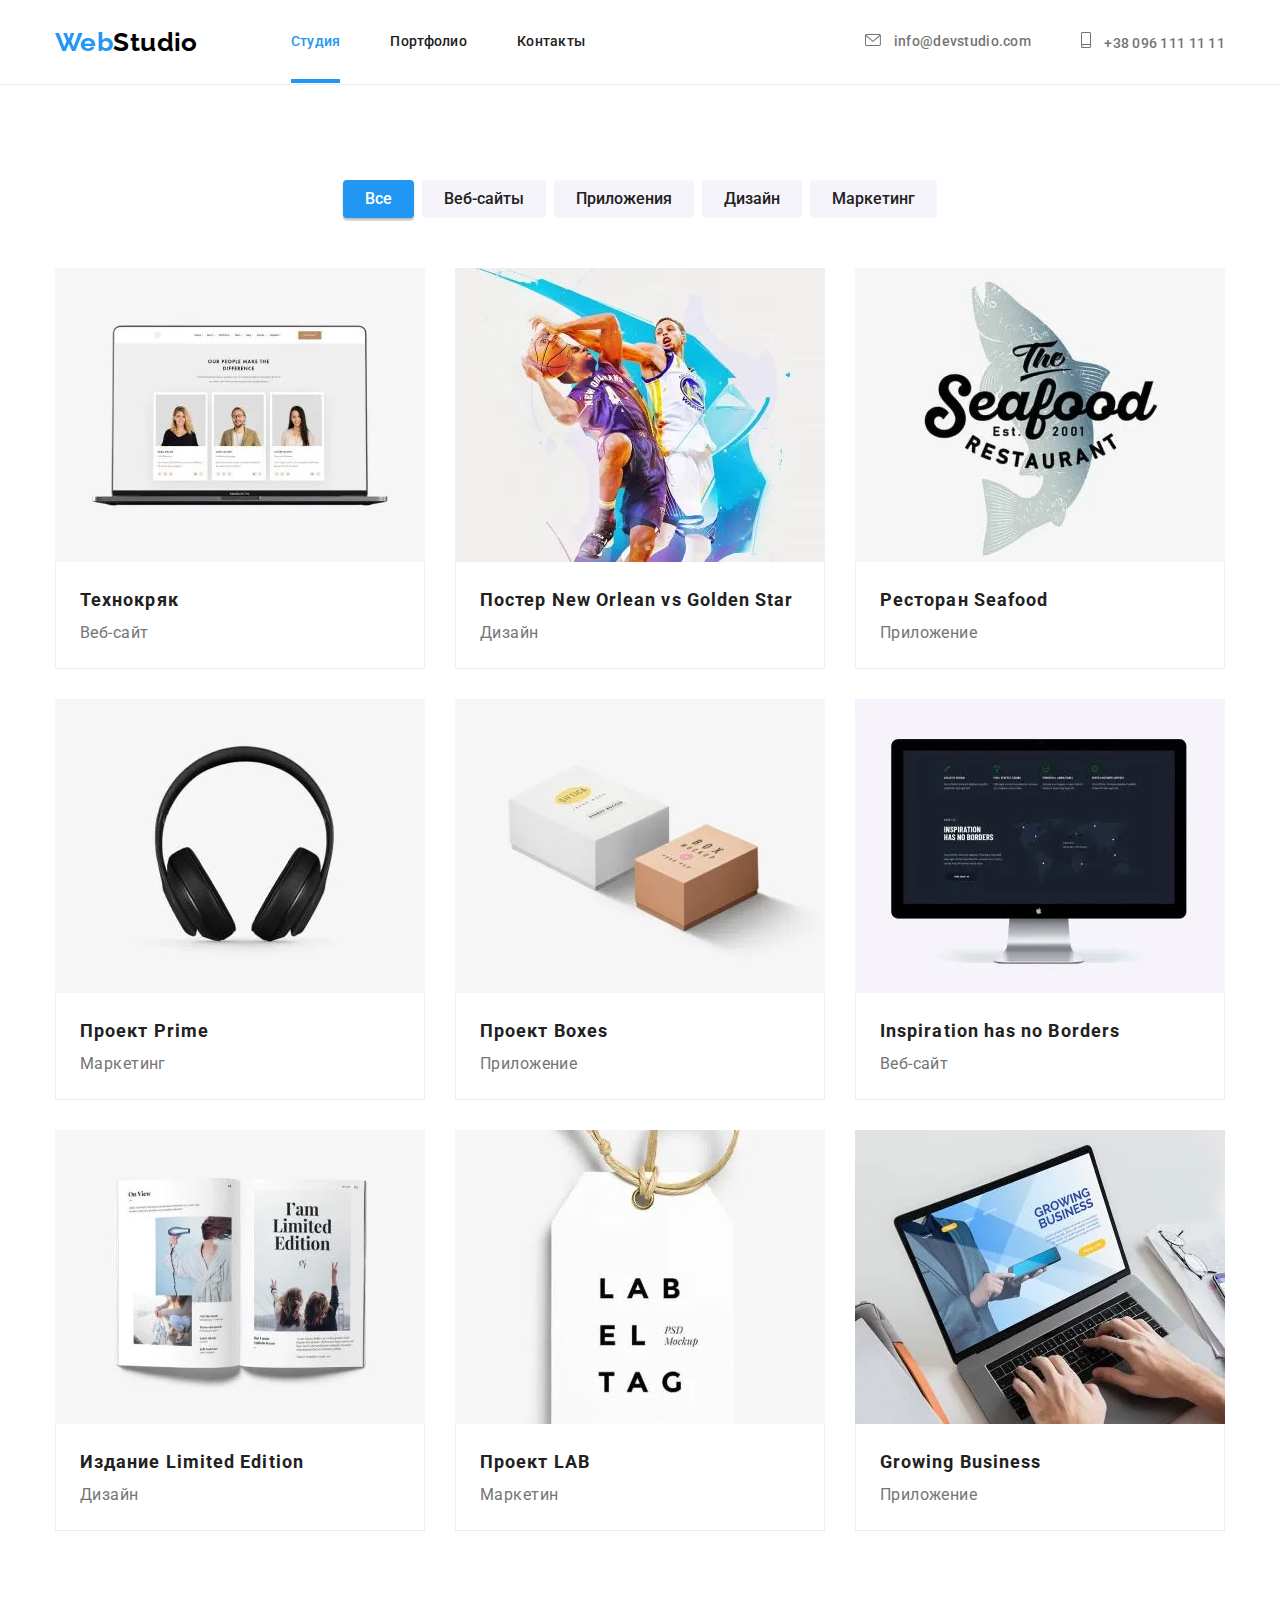
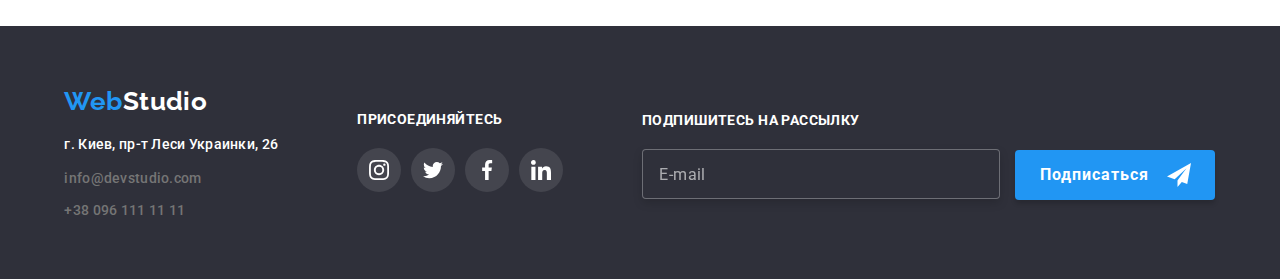
==== commit 4f0973a3: "hw 8.5" ====
--- a/portfolio.html
+++ b/portfolio.html
@@ -24,7 +24,7 @@
     <header class="header">
       <div class="container header__container">
         <!-- Logo header -->
-        <a href="./index.html" class="link logo header__logo" lang="en"
+        <a href="./index.html" class="link logo header__logo" lang="en" data-logo
           >Web<span class="logo__studio logo__studio--color">Studio</span></a
         >
 
@@ -32,70 +32,78 @@
         <nav class="nav">
           <ul class="list nav__list">
             <li class="nav__item">
-              <a class="link nav__link" href="./index.html">Студия</a>
+              <a class="link current nav__link" href="./index.html">Студия</a>
             </li>
             <li class="nav__item">
-              <a class="link current nav__link" href="./portfolio.html">Портфолио</a>
+              <a class="link nav__link" href="./portfolio.html">Портфолио</a>
             </li>
             <li class="nav__item">
               <a class="link nav__link" href="#" data-modal-openn>Контакты</a>
             </li>
           </ul>
-
-          <!-- mobile burger -->
-          <button
-            type="button"
-            class="menu__burger"
-            aria-controls="menu__container"
-            aria-label="mobile burger"
-            aria-expanded="true"
-            data-menu-button
-          >
-            <svg class="menu__icon" width="40" height="40">
-              <use class="menu__icon-menu" href="./image/icons.svg#icon-menu"></use>
-              <use class="menu__icon-close" href="./image/icons.svg#icon-close"></use>
-            </svg>
-          </button>
-
-          <!-- Header mobile menu -->
-          <div class="menu__container" id="menu__container" data-menu>
-            <ul class="menu__window-nav list">
-              <li class="menu__window-nav-item">
-                <a class="link" href="">Студия </a>
-              </li>
-              <li class="menu__window-nav-item">
-                <a class="link" href="">Портфолио</a>
-              </li>
-              <li class="menu__window-nav-item">
-                <a class="link" href="">Контакты</a>
-              </li>
-            </ul>
-
-            <ul class="menu__window-contacts list">
-              <li class="menu__window-contacts-item">
-                <a class="link accent" href=""> +38 096 111 11 11 </a>
-              </li>
-              <li class="menu__window-contacts-item">
-                <a class="link" href="">info@devstudio.com</a>
-              </li>
-            </ul>
-
-            <ul class="menu__window-socials list">
-              <li class="menu__window-socials-item">
-                <a class="menu__window-socials-link link" href=""> Instagram </a>
-              </li>
-              <li class="menu__window-socials-item">
-                <a class="menu__window-socials-link link" href="">Twitter</a>
-              </li>
-              <li class="menu__window-socials-item">
-                <a class="menu__window-socials-link link" href="">Facebook</a>
-              </li>
-              <li class="menu__window-socials-item">
-                <a class="menu__window-socials-link link" href="">LinkedIn</a>
-              </li>
-            </ul>
-          </div>
         </nav>
+
+        <!-- mobile burger -->
+        <button
+          type="button"
+          class="menu__burger"
+          aria-controls="menu__container"
+          aria-label="mobile burger"
+          aria-expanded="true"
+          data-menu-button
+        >
+          <svg class="menu__icon" width="40" height="40">
+            <use class="menu__icon-menu" href="./image/icons.svg#icon-menu"></use>
+            <use class="menu__icon-close" href="./image/icons.svg#icon-close"></use>
+          </svg>
+        </button>
+
+        <!-- Header mobile menu -->
+        <div class="menu__container" id="menu__container" data-menu>
+          <ul class="menu__window-nav list">
+            <li class="menu__window-nav-item">
+              <a class="link menu__container-link menu__window-nav-link" href="./index.html"
+                >Студия
+              </a>
+            </li>
+            <li class="menu__window-nav-item">
+              <a
+                class="link menu__container-link menu__window-nav-link current"
+                href="./portfolio.html"
+                >Портфолио</a
+              >
+            </li>
+            <li class="menu__window-nav-item">
+              <a class="link menu__container-link menu__window-nav-link" href="">Контакты</a>
+            </li>
+          </ul>
+
+          <ul class="menu__window-contacts list">
+            <li class="menu__window-conta">
+              <a class="link menu__window-phone menu__container-link accent current" href="">
+                +38 096 111 11 11
+              </a>
+            </li>
+            <li class="menu__window-contacts-item">
+              <a class="link menu__window-mail menu__container-link" href="">info@devstudio.com</a>
+            </li>
+          </ul>
+
+          <ul class="menu__window-socials list">
+            <li class="menu__window-socials-item">
+              <a class="menu__window-socials-link link current" href=""> Instagram </a>
+            </li>
+            <li class="menu__window-socials-item">
+              <a class="menu__window-socials-link link current" href="">Twitter</a>
+            </li>
+            <li class="menu__window-socials-item">
+              <a class="menu__window-socials-link link current" href="">Facebook</a>
+            </li>
+            <li class="menu__window-socials-item">
+              <a class="menu__window-socials-link link current" href="">LinkedIn</a>
+            </li>
+          </ul>
+        </div>
 
         <!-- contact header -->
         <ul class="list contact header__contact header__contact--align">
@@ -806,11 +814,11 @@
       <div class="container footer__contacts">
         <div>
           <!-- logo footer -->
-          <a href="./" class="link logo"
+          <a href="./" class="link logo logo--center"
             >Web<span class="logo__footer logo__footer--color">Studio</span></a
           >
           <!-- contacts footer -->
-          <address class="">
+          <address class="footer__address">
             <ul class="list contact footer__contact">
               <li class="contact__item">
                 <span class="link contact__link contact__addres">
--- a/css/main.min.css
+++ b/css/main.min.css
@@ -1 +1 @@
-:root{--color-title: #212121;--color-text: #757575;--color-accent: #2196F3;--color-bg-first: #ffffff;--color-bg-hero: #2F303A;--color-bg-second: #F5F4FA;--color-icon: #AFB1B8;--color-icon-accent: #2196F3;--items: 3;--indent: 30px}.visually-hidden{position:absolute;white-space:nowrap;width:1px;height:1px;overflow:hidden;border:0;padding:0;clip:rect(0 0 0 0);-webkit-clip-path:inset(50%);clip-path:inset(50%);margin:-1px}.portfolio,.clients,.persons,.about,.advantages{padding-top:60px;padding-bottom:60px}@media screen and (min-width: 1200px){.portfolio,.clients,.persons,.about,.advantages{padding-top:94px;padding-bottom:94px}}body{font-family:"Roboto",sans-serif;letter-spacing:.03em;color:var(--color-text);font-size:14px}h1,h2,h3,h4,h5,h6,a,ul,p{margin:0;padding:0}img{display:block;max-width:100%;height:auto}.link{text-decoration:none}.list{list-style:none}.no-scroll{overflow:hidden}.card-set{display:-webkit-box;display:-ms-flexbox;display:flex;-ms-flex-wrap:wrap;flex-wrap:wrap;margin:calc(-1*var(--indent)/2)}.card-set-item{-ms-flex-preferred-size:calc((100% - (var(--indent))*var(--items))/var(--items));flex-basis:calc((100% - (var(--indent))*var(--items))/var(--items));margin:calc(var(--indent)/2)}.btn{background-color:var(--color-accent);-webkit-box-shadow:0px 4px 4px rgba(0,0,0,.15);box-shadow:0px 4px 4px rgba(0,0,0,.15);border-radius:4px;border:none;font-weight:700;font-size:16px;line-height:1.88;letter-spacing:.06em;display:-webkit-inline-box;display:-ms-inline-flexbox;display:inline-flex;-webkit-box-pack:space-evenly;-ms-flex-pack:space-evenly;justify-content:space-evenly;-webkit-box-align:center;-ms-flex-align:center;align-items:center;color:var(--color-bg-first);width:200px;height:50px;-webkit-transition:background-color 250ms cubic-bezier(0.4, 0, 0.2, 1);transition:background-color 250ms cubic-bezier(0.4, 0, 0.2, 1)}.btn:hover,.btn:focus{background-color:#188ce8;cursor:pointer}.btn--margin-center{margin-left:auto;margin-right:auto}.btn--margin-left{margin-top:20px}@media screen and (min-width: 1200px){.btn--margin-left{margin-top:0;margin-left:12px}}.btn--margin-top{margin-top:30px}.container{text-align:center;padding-left:15px;padding-right:15px;margin-left:auto;margin-right:auto}@media screen and (min-width: 480px){.container{max-width:480px}}@media screen and (min-width: 768px){.container{max-width:768px}}@media screen and (min-width: 1200px){.container{max-width:1200px}}.logo{font-family:"Raleway",sans-serif;font-style:normal;font-weight:700;font-size:24px;line-height:1.17;color:var(--color-accent);-webkit-transition:opacity 250ms cubic-bezier(0.4, 0, 0.2, 1);transition:opacity 250ms cubic-bezier(0.4, 0, 0.2, 1)}@media screen and (min-width: 1200px){.logo{font-size:26px;line-height:1.19}}.logo:hover,.logo:focus{opacity:.7;cursor:pointer}.logo__studio--color{color:#000}.social{display:-webkit-box;display:-ms-flexbox;display:flex;-webkit-box-pack:center;-ms-flex-pack:center;justify-content:center;-webkit-box-align:center;-ms-flex-align:center;align-items:center}.social__item:not(:last-child){margin-right:10px}.social__link{display:-webkit-box;display:-ms-flexbox;display:flex;-webkit-box-pack:center;-ms-flex-pack:center;justify-content:center;-webkit-box-align:center;-ms-flex-align:center;align-items:center;width:44px;height:44px;border-radius:50%;-webkit-transition:background-color 250ms cubic-bezier(0.4, 0, 0.2, 1),color 250ms cubic-bezier(0.4, 0, 0.2, 1),fill 250ms cubic-bezier(0.4, 0, 0.2, 1);transition:background-color 250ms cubic-bezier(0.4, 0, 0.2, 1),color 250ms cubic-bezier(0.4, 0, 0.2, 1),fill 250ms cubic-bezier(0.4, 0, 0.2, 1)}.social__link--color{background-color:var(--color-bg-first);fill:#afb1b8}.social__link:hover,.social__link:focus{background-color:var(--color-accent);color:#fff}.social__link:hover .social__icon,.social__link:focus .social__icon{fill:var(--color-bg-first)}.social__link-footer--color{background-color:rgba(255,255,255,.1);fill:var(--color-bg-first)}.contact{margin-left:auto;font-style:normal;display:-webkit-box;display:-ms-flexbox;display:flex}@media screen and (min-width: 768px){.contact{display:-webkit-box;display:-ms-flexbox;display:flex}}@media screen and (min-width: 768px)and (max-width: 1199px){.contact{-webkit-box-orient:vertical;-webkit-box-direction:normal;-ms-flex-direction:column;flex-direction:column;-webkit-box-pack:center;-ms-flex-pack:center;justify-content:center}}.contact__item{font-weight:500;line-height:1.14;letter-spacing:.02em}.contact__link{display:block;color:var(--color-text);-webkit-transition:color 250ms cubic-bezier(0.4, 0, 0.2, 1);transition:color 250ms cubic-bezier(0.4, 0, 0.2, 1)}.contact__link:hover,.contact__link:focus{color:var(--color-accent);cursor:pointer}.contact__link--margin{margin-top:18px}@media screen and (min-width: 1200px){.contact__mail{margin-right:50px}}.contact__icon{margin-right:10px;fill:currentColor}.contact__addres{color:var(--color-bg-first)}.form{display:-webkit-box;display:-ms-flexbox;display:flex;-webkit-box-orient:vertical;-webkit-box-direction:normal;-ms-flex-direction:column;flex-direction:column}.form__titel{font-weight:700;font-size:20px;line-height:1.5;letter-spacing:.03em;text-align:center;color:var(--color-title)}@media screen and (min-width: 1200px){.form__titel{line-height:1.15}}.form__label{position:relative;display:block;margin-top:10px;-webkit-transition:border-color 250ms cubic-bezier(0.4, 0, 0.2, 1),fill 250ms cubic-bezier(0.4, 0, 0.2, 1);transition:border-color 250ms cubic-bezier(0.4, 0, 0.2, 1),fill 250ms cubic-bezier(0.4, 0, 0.2, 1)}.form__text{display:block;font-size:12px;line-height:1.17;letter-spacing:.01em}.form__input{width:100%;height:40px;padding-left:42px;margin-top:4px;border:1px solid rgba(33,33,33,.2);border-radius:4px}.form__input:focus,.form__input:hover{border-color:var(--color-accent);outline:var(--color-accent);cursor:pointer}.form__icon{position:absolute;bottom:14px;left:15px}.form__input:focus+.form__icon,.form__input:hover+.form__icon{fill:var(--color-accent)}.form__textarea{width:100%;resize:none;padding:12px 16px;margin-top:4px;border:1px solid rgba(33,33,33,.2);border-radius:4px;-webkit-transition:border-color 250ms cubic-bezier(0.4, 0, 0.2, 1);transition:border-color 250ms cubic-bezier(0.4, 0, 0.2, 1)}.form__textarea:hover,.form__textarea:focus{border-color:var(--color-accent);outline:var(--color-accent);cursor:pointer}.form__textarea::-webkit-input-placeholder{font-size:12px;line-height:1.17;letter-spacing:.01em;color:rgba(117,117,117,.5)}.form__textarea::-moz-placeholder{font-size:12px;line-height:1.17;letter-spacing:.01em;color:rgba(117,117,117,.5)}.form__textarea:-ms-input-placeholder{font-size:12px;line-height:1.17;letter-spacing:.01em;color:rgba(117,117,117,.5)}.form__textarea::-ms-input-placeholder{font-size:12px;line-height:1.17;letter-spacing:.01em;color:rgba(117,117,117,.5)}.form__textarea::placeholder{font-size:12px;line-height:1.17;letter-spacing:.01em;color:rgba(117,117,117,.5)}.checkbox{gap:5px;margin-top:20px;text-align:center}.checkbox__chek{font-size:12px;line-height:1.17;-webkit-user-select:none;-moz-user-select:none;-ms-user-select:none;user-select:none}@media screen and (min-width: 1200px){.checkbox__chek{font-size:14px;line-height:1.71}}.checkbox__gdpr{color:var(--color-accent)}.checkbox__custom{width:16px;height:15px;display:-webkit-inline-box;display:-ms-inline-flexbox;display:inline-flex;-webkit-box-pack:center;-ms-flex-pack:center;justify-content:center;-webkit-box-align:center;-ms-flex-align:center;align-items:center;background-color:var(--color-bg-first);border:var(--color-title) solid 2px;border-radius:2px;-webkit-transition:background-color 250ms cubic-bezier(0.4, 0, 0.2, 1),border-color 250ms cubic-bezier(0.4, 0, 0.2, 1);transition:background-color 250ms cubic-bezier(0.4, 0, 0.2, 1),border-color 250ms cubic-bezier(0.4, 0, 0.2, 1)}.checkbox__custom:hover,.checkbox__custom:focus{border-color:var(--color-accent)}.checkbox__input:focus+.checkbox__custom{border-color:var(--color-accent)}.checkbox__input:checked+.checkbox__custom{background-color:var(--color-accent);border-color:var(--color-accent)}.overlay{position:relative;overflow:hidden}.overlay__card{position:absolute;top:0;left:0;font-size:18px;line-height:1.56;letter-spacing:.03em;display:-webkit-box;display:-ms-flexbox;display:flex;-webkit-box-pack:center;-ms-flex-pack:center;justify-content:center;-webkit-box-align:center;-ms-flex-align:center;align-items:center;width:100%;height:100%;padding:63px 24px;background-color:rgba(33,150,243,.9);color:#fff;-webkit-transition:-webkit-transform 250ms cubic-bezier(0.4, 0, 0.2, 1),-webkit-box-shadow 250ms cubic-bezier(0.4, 0, 0.2, 1);transition:-webkit-transform 250ms cubic-bezier(0.4, 0, 0.2, 1),-webkit-box-shadow 250ms cubic-bezier(0.4, 0, 0.2, 1);transition:transform 250ms cubic-bezier(0.4, 0, 0.2, 1),box-shadow 250ms cubic-bezier(0.4, 0, 0.2, 1);transition:transform 250ms cubic-bezier(0.4, 0, 0.2, 1),box-shadow 250ms cubic-bezier(0.4, 0, 0.2, 1),-webkit-transform 250ms cubic-bezier(0.4, 0, 0.2, 1),-webkit-box-shadow 250ms cubic-bezier(0.4, 0, 0.2, 1);-webkit-transform:translateY(100%);transform:translateY(100%)}.menu__burger{border:none;width:40px;height:40px;background-color:rgba(0,0,0,0);display:-webkit-box;display:-ms-flexbox;display:flex;-webkit-box-pack:center;-ms-flex-pack:center;justify-content:center;-webkit-box-align:center;-ms-flex-align:center;align-items:center;margin-left:auto}.menu__burger:hover,.menu__burger:focus{fill:var(--color-accent)}@media screen and (min-width: 758px){.menu__burger{display:none}}.menu__icon-close{display:none}.menu__container{position:absolute;top:100%;left:0%;z-index:100;display:none;width:100%;height:786px;padding:48px 40px;background-color:var(--color-bg-first)}.menu__container.is-open{display:-webkit-box;display:-ms-flexbox;display:flex}.menu__window-nav-item{font-weight:500;font-size:40px;line-height:1.18;letter-spacing:.02em}.menu__window-nav-link{color:#212121}.menu__window-socials{display:-webkit-box;display:-ms-flexbox;display:flex;font-weight:500;font-size:18px;line-height:1.22;letter-spacing:.02em;color:#2196f3;margin-top:64px}.menu__window-socials-link{padding-left:10px}.menu__window-socials-item:not(:last-child) .menu__window-socials-link{padding-right:10px;border-right:1px solid rgba(33,33,33,.2)}.menu__burger.is-open .menu__icon-close{display:block}.menu__burger.is-open .menu__icon-menu{display:none}.header{position:relative;border-bottom:1px solid #ececec}.header__container{display:-webkit-box;display:-ms-flexbox;display:flex;-webkit-box-align:center;-ms-flex-align:center;align-items:center;-webkit-box-pack:justify;-ms-flex-pack:justify;justify-content:space-between}.header__logo{padding:16px 0}@media screen and (min-width: 758px){.header__logo{padding:25px 0}}@media screen and (max-width: 767px){.header__contact{display:none}}@media screen and (min-width: 768px)and (max-width: 1199px){.header__contact{-webkit-box-orient:vertical;-webkit-box-direction:normal;-ms-flex-direction:column;flex-direction:column;-webkit-box-pack:center;-ms-flex-pack:center;justify-content:center;-webkit-box-align:start;-ms-flex-align:start;align-items:flex-start;gap:10px}}@media screen and (min-width: 1200px){.header__contact--align{-webkit-box-align:center;-ms-flex-align:center;align-items:center}}@media screen and (min-width: 1200px){.header__contact--padding{padding:32px 0}}.nav__list{display:none}@media screen and (min-width: 768px){.nav__list{display:-webkit-box;display:-ms-flexbox;display:flex;-webkit-box-align:center;-ms-flex-align:center;align-items:center;margin-left:93px}}.nav__item{position:relative}.nav__item:not(:last-child){margin-right:50px}.nav__link{font-weight:500;line-height:1.14;letter-spacing:.02em;color:var(--color-title);display:block;padding:32px 0;-webkit-transition:color 250ms cubic-bezier(0.4, 0, 0.2, 1);transition:color 250ms cubic-bezier(0.4, 0, 0.2, 1)}.nav .current.nav__link,.nav__link:hover,.nav__link:focus{color:var(--color-accent);cursor:pointer}.nav .current.nav__link::after{content:"";position:absolute;bottom:8px;left:0;-webkit-transform:translateY(9px);transform:translateY(9px);height:4px;width:100%;background-color:var(--color-accent)}.hero{padding:118px 0;background-color:var(--color-bg-hero);background-image:-webkit-gradient(linear, left top, left bottom, from(rgba(47, 48, 58, 0.4)), to(rgba(47, 48, 58, 0.4))),url(../image/hero/hero_ss.jpg);background-image:linear-gradient(rgba(47, 48, 58, 0.4), rgba(47, 48, 58, 0.4)),url(../image/hero/hero_ss.jpg);background-position:center;background-repeat:no-repeat;background-size:cover;color:var(--color-bg-first)}@media screen and (min-width: 1200px){.hero{padding:200px 0}}@media(min-device-pixel-ratio: 2),(-webkit-min-device-pixel-ratio: 2),(min-resolution: 192dpi),(min-resolution: 2dppx){.hero{background-image:url(../image/hero/hero_ss@2x.jpg)}}@media screen and (min-width: 768px){.hero{background-image:url(../image/hero/hero_ms.jpg)}}@media screen and (min-width: 768px)and (min-device-pixel-ratio: 2),screen and (min-width: 768px)and (-webkit-min-device-pixel-ratio: 2),screen and (min-width: 768px)and (min-resolution: 192dpi),screen and (min-width: 768px)and (min-resolution: 2dppx){.hero{background-image:url(../image/hero/hero_ms@2x.jpg)}}@media screen and (min-width: 1200px){.hero{background-image:url(../image/hero/hero_ls.jpg)}}@media screen and (min-width: 1200px)and (min-device-pixel-ratio: 2),screen and (min-width: 1200px)and (-webkit-min-device-pixel-ratio: 2),screen and (min-width: 1200px)and (min-resolution: 192dpi),screen and (min-width: 1200px)and (min-resolution: 2dppx){.hero{background-image:url(../image/hero/hero_ls@2x.jpg)}}.hero__title{font-weight:900;font-size:26px;line-height:1.62;letter-spacing:.06em;text-transform:uppercase}@media screen and (min-width: 1200px){.hero__title{font-size:44px;line-height:1.36}}.advantages{padding-bottom:0}.advantages__list{display:-webkit-box;display:-ms-flexbox;display:flex;-ms-flex-wrap:wrap;flex-wrap:wrap;gap:30px}.advantages__item{text-align:left}@media screen and (min-width: 480px){.advantages__item{width:450px}}@media screen and (min-width: 768px){.advantages__item{width:354px}}@media screen and (min-width: 1200px){.advantages__item{width:270px}}.advantages__item-title{font-weight:700;font-size:14px;line-height:1.14;text-transform:uppercase;color:var(--color-title)}.advantages__item-text{line-height:1.71;margin-top:10px}.advantages__item-icon{width:100%;height:120px;background:#f5f4fa;border-radius:4px;display:-webkit-box;display:-ms-flexbox;display:flex;-webkit-box-pack:center;-ms-flex-pack:center;justify-content:center;-webkit-box-align:center;-ms-flex-align:center;align-items:center;margin-bottom:30px}@media(max-width: 1199px){.about{display:none}}.about__list{margin-top:50px;-ms-flex-wrap:wrap;flex-wrap:wrap}.about__title{font-weight:700;font-size:36px;line-height:1.17;text-align:center;color:var(--color-title);margin-bottom:50px}.about__item{position:relative}.about__text{position:absolute;bottom:0;left:0;width:100%;min-height:70px;display:-webkit-box;display:-ms-flexbox;display:flex;-webkit-box-pack:center;-ms-flex-pack:center;justify-content:center;-webkit-box-align:center;-ms-flex-align:center;align-items:center;background-color:rgba(47,48,58,.8);font-weight:700;line-height:1.14;text-transform:uppercase;color:#fff}.persons{background-color:var(--color-bg-second);line-height:1.19}@media screen and (min-width: 480px){.persons{--items: 1}}@media screen and (min-width: 768px){.persons{--items: 2}}@media screen and (min-width: 1200px){.persons{--items: 4}}.persons__title{font-weight:700;font-size:28px;line-height:1.17;text-align:center;color:var(--color-title);margin-bottom:50px}@media screen and (min-width: 1200px){.persons__title{font-size:36px}}.persons__list{-webkit-box-pack:center;-ms-flex-pack:center;justify-content:center}.persons__list-item{background-color:var(--color-bg-first);-webkit-box-shadow:0px 1px 3px rgba(0,0,0,.12),0px 1px 1px rgba(0,0,0,.14),0px 2px 1px rgba(0,0,0,.2);box-shadow:0px 1px 3px rgba(0,0,0,.12),0px 1px 1px rgba(0,0,0,.14),0px 2px 1px rgba(0,0,0,.2);border-radius:0px 0px 4px 4px}@media screen and (max-width: 767px){.persons__list-item{width:auto}}.persons__list-title{font-weight:500;font-size:16px;color:var(--color-title);text-align:center}.persons__list-text{font-size:16px;padding-top:10px;margin-bottom:16px}.persons__descrip{padding:30px 0;margin-left:auto;margin-right:auto}.clients__title{font-weight:700;font-size:28px;line-height:1.17;text-align:center;color:var(--color-title);margin-bottom:50px}@media screen and (min-width: 1200px){.clients__title{font-size:36px;line-height:1.17}}.clients__list{display:-webkit-box;display:-ms-flexbox;display:flex;-ms-flex-wrap:wrap;flex-wrap:wrap;gap:30px;-webkit-box-pack:center;-ms-flex-pack:center;justify-content:center}@media screen and (min-width: 480px){.clients__list{--items: 2}}@media screen and (min-width: 768px){.clients__list{--items: 3}}@media screen and (min-width: 1200px){.clients__list{--items: 6}}.clients__list-item{border:var(--color-icon) solid 1px;border-radius:4%;min-width:130px;height:92px;display:-webkit-box;display:-ms-flexbox;display:flex;-webkit-box-pack:center;-ms-flex-pack:center;justify-content:center;-webkit-box-align:center;-ms-flex-align:center;align-items:center;-webkit-transition:color 250ms cubic-bezier(0.4, 0, 0.2, 1),border-color 250ms cubic-bezier(0.4, 0, 0.2, 1),fill 250ms cubic-bezier(0.4, 0, 0.2, 1);transition:color 250ms cubic-bezier(0.4, 0, 0.2, 1),border-color 250ms cubic-bezier(0.4, 0, 0.2, 1),fill 250ms cubic-bezier(0.4, 0, 0.2, 1)}@media screen and (min-width: 480px){.clients__list-item{width:210px}}@media screen and (min-width: 768px){.clients__list-item{width:226px}}@media screen and (min-width: 1200px){.clients__list-item{width:170px}}.clients__list-item:hover,.clients__list-item:focus{border-color:var(--color-icon-accent);color:var(--color-icon-accent)}.clients__list-item:hover .clients__icon,.clients__list-item:focus .clients__icon{fill:var(--color-icon-accent)}.clients__list-link{width:100%;height:100%;display:-webkit-box;display:-ms-flexbox;display:flex;-webkit-box-pack:center;-ms-flex-pack:center;justify-content:center;-webkit-box-align:center;-ms-flex-align:center;align-items:center}.clients__icon{fill:var(--color-icon)}.footer{background-color:var(--color-bg-hero);padding:60px 0}.footer__contact{margin-top:20px;-webkit-box-orient:vertical;-webkit-box-direction:normal;-ms-flex-direction:column;flex-direction:column}.footer__contact--margin{margin-top:18px}.footer__title{color:var(--color-bg-first);text-align:center;font-size:14px;line-height:1.14;text-transform:uppercase;margin-bottom:20px}@media(min-width: 1200px){.footer__title{text-align:left}}.footer__contacts{display:-webkit-box;display:-ms-flexbox;display:flex;-webkit-box-pack:justify;-ms-flex-pack:justify;justify-content:space-between;-webkit-box-align:center;-ms-flex-align:center;align-items:center;text-align:left;-ms-flex-wrap:wrap;flex-wrap:wrap;gap:60px;-ms-flex-pack:distribute;justify-content:space-around}.footer__subscribe{margin-top:8px}@media(max-width: 1200px){.footer__address{text-align:center}}.logo__footer--color{color:var(--color-bg-first)}.subscribe{text-align:center}.subscribe__input{border:1px solid rgba(255,255,255,.3);-webkit-filter:drop-shadow(0px 4px 4px rgba(0, 0, 0, 0.15));filter:drop-shadow(0px 4px 4px rgba(0, 0, 0, 0.15));border-radius:4px;width:100%;height:50px;padding-left:16px;background-color:var(--color-bg-hero);color:var(--color-bg-first);font-size:16px;line-height:1.25;letter-spacing:.03em;-webkit-transition:border 250ms cubic-bezier(0.4, 0, 0.2, 1);transition:border 250ms cubic-bezier(0.4, 0, 0.2, 1)}@media(min-width: 1200px){.subscribe__input{width:358px}}.subscribe__input::-webkit-input-placeholder{font-size:16px;line-height:1.25;letter-spacing:.03em;color:rgba(255,255,255,.6)}.subscribe__input::-moz-placeholder{font-size:16px;line-height:1.25;letter-spacing:.03em;color:rgba(255,255,255,.6)}.subscribe__input:-ms-input-placeholder{font-size:16px;line-height:1.25;letter-spacing:.03em;color:rgba(255,255,255,.6)}.subscribe__input::-ms-input-placeholder{font-size:16px;line-height:1.25;letter-spacing:.03em;color:rgba(255,255,255,.6)}.subscribe__input::placeholder{font-size:16px;line-height:1.25;letter-spacing:.03em;color:rgba(255,255,255,.6)}.subscribe__input:focus,.subscribe__input:hover{border-color:var(--color-accent);outline:rgba(0,0,0,0)}.subscribe__icon{fill:currentColor}.portfolio{padding:95px 0}.portfolio__filter{width:auto;display:-webkit-box;display:-ms-flexbox;display:flex;-webkit-box-align:center;-ms-flex-align:center;align-items:center;-ms-flex-wrap:wrap;flex-wrap:wrap;margin-left:auto;margin-right:auto;margin-bottom:50px;gap:10px}@media(min-width: 758px){.portfolio__filter{-webkit-box-pack:center;-ms-flex-pack:center;justify-content:center;--items: 2;gap:8px}}@media(min-width: 1200px){.portfolio__filter{--items: 3}}.portfolio__button{color:var(--color-title);background-color:var(--color-bg-second);border-radius:4px;padding:6px 22px;font-weight:500;font-size:16px;line-height:1.62;border:none;-webkit-transition:background-color 250ms cubic-bezier(0.4, 0, 0.2, 1),color 250ms cubic-bezier(0.4, 0, 0.2, 1),-webkit-box-shadow 250ms cubic-bezier(0.4, 0, 0.2, 1);transition:background-color 250ms cubic-bezier(0.4, 0, 0.2, 1),color 250ms cubic-bezier(0.4, 0, 0.2, 1),-webkit-box-shadow 250ms cubic-bezier(0.4, 0, 0.2, 1);transition:background-color 250ms cubic-bezier(0.4, 0, 0.2, 1),color 250ms cubic-bezier(0.4, 0, 0.2, 1),box-shadow 250ms cubic-bezier(0.4, 0, 0.2, 1);transition:background-color 250ms cubic-bezier(0.4, 0, 0.2, 1),color 250ms cubic-bezier(0.4, 0, 0.2, 1),box-shadow 250ms cubic-bezier(0.4, 0, 0.2, 1),-webkit-box-shadow 250ms cubic-bezier(0.4, 0, 0.2, 1)}.portfolio .current.portfolio__button,.portfolio__button:hover,.portfolio__button:focus{background-color:var(--color-accent);color:var(--color-bg-first);-webkit-box-shadow:0px 3px 1px rgba(0,0,0,.1),0px 1px 2px rgba(0,0,0,.08),0px 2px 2px rgba(0,0,0,.12);box-shadow:0px 3px 1px rgba(0,0,0,.1),0px 1px 2px rgba(0,0,0,.08),0px 2px 2px rgba(0,0,0,.12);cursor:pointer}.portfolio__list{--items: 1}@media(min-width: 758px){.portfolio__list{--items: 2}}@media(min-width: 1200px){.portfolio__list{--items: 3}}.portfolio__description{border-left:1px solid #eee;border-right:1px solid #eee;border-bottom:1px solid #eee;text-align:left;padding:20px 24px}.portfolio__description-title{font-weight:700;font-size:18px;line-height:2;letter-spacing:.06em;color:var(--color-title)}.portfolio__description-text{font-size:16px;line-height:1.88;color:var(--color-text)}.portfolio__item:hover .overlay__card,.portfolio__item:focus .overlay__card{-webkit-transform:translateY(0%);transform:translateY(0%)}.portfolio__item:hover,.portfolio__item:focus{-webkit-box-shadow:0px 1px 1px rgba(0,0,0,.12),0px 4px 4px rgba(0,0,0,.06),1px 4px 6px rgba(0,0,0,.16);box-shadow:0px 1px 1px rgba(0,0,0,.12),0px 4px 4px rgba(0,0,0,.06),1px 4px 6px rgba(0,0,0,.16)}.backdrop{position:fixed;top:0;left:0;width:100%;height:100%;background-color:rgba(0,0,0,.2);opacity:1;visibility:visible;pointer-events:initial;-webkit-transition:opacity 250ms cubic-bezier(0.4, 0, 0.2, 1),visibility 250ms cubic-bezier(0.4, 0, 0.2, 1);transition:opacity 250ms cubic-bezier(0.4, 0, 0.2, 1),visibility 250ms cubic-bezier(0.4, 0, 0.2, 1)}.modal{position:absolute;top:50%;left:50%;-webkit-transform:translate(-50%, -50%);transform:translate(-50%, -50%);background:var(--color-bg-first);-webkit-box-shadow:0px 1px 3px rgba(0,0,0,.12),0px 1px 1px rgba(0,0,0,.14),0px 2px 1px rgba(0,0,0,.2);box-shadow:0px 1px 3px rgba(0,0,0,.12),0px 1px 1px rgba(0,0,0,.14),0px 2px 1px rgba(0,0,0,.2);border-radius:4px;padding:40px}@media(min-width: 480px){.modal{width:450px;height:609px}}@media(min-width: 1200px){.modal{width:528px;height:581px}}.modal__button-close{position:absolute;top:8px;right:8px;border:none;width:30px;height:30px;border-radius:50%;background:#fff;border:1px solid rgba(0,0,0,.1);display:-webkit-box;display:-ms-flexbox;display:flex;-webkit-box-pack:center;-ms-flex-pack:center;justify-content:center;-webkit-box-align:center;-ms-flex-align:center;align-items:center;-webkit-transition:fill 250ms cubic-bezier(0.4, 0, 0.2, 1);transition:fill 250ms cubic-bezier(0.4, 0, 0.2, 1)}.modal__button-close:hover,.modal__button-close:focus{fill:var(--color-accent);cursor:pointer}.is-hidden{opacity:0;visibility:hidden;pointer-events:none}/*# sourceMappingURL=main.min.css.map */+:root{--color-title: #212121;--color-text: #757575;--color-accent: #2196F3;--color-bg-first: #ffffff;--color-bg-hero: #2F303A;--color-bg-second: #F5F4FA;--color-icon: #AFB1B8;--color-icon-accent: #2196F3;--items: 3;--indent: 30px}.visually-hidden{position:absolute;white-space:nowrap;width:1px;height:1px;overflow:hidden;border:0;padding:0;clip:rect(0 0 0 0);-webkit-clip-path:inset(50%);clip-path:inset(50%);margin:-1px}.portfolio,.clients,.persons,.about,.advantages{padding-top:60px;padding-bottom:60px}@media screen and (min-width: 1200px){.portfolio,.clients,.persons,.about,.advantages{padding-top:94px;padding-bottom:94px}}body{font-family:"Roboto",sans-serif;letter-spacing:.03em;color:var(--color-text);font-size:14px}h1,h2,h3,h4,h5,h6,a,ul,p{margin:0;padding:0}img{display:block;max-width:100%;height:auto}.link{text-decoration:none}.list{list-style:none}.no-scroll{overflow:hidden}.card-set{display:-webkit-box;display:-ms-flexbox;display:flex;-ms-flex-wrap:wrap;flex-wrap:wrap;margin:calc(-1*var(--indent)/2)}.card-set-item{-ms-flex-preferred-size:calc((100% - (var(--indent))*var(--items))/var(--items));flex-basis:calc((100% - (var(--indent))*var(--items))/var(--items));margin:calc(var(--indent)/2)}.btn{background-color:var(--color-accent);-webkit-box-shadow:0px 4px 4px rgba(0,0,0,.15);box-shadow:0px 4px 4px rgba(0,0,0,.15);border-radius:4px;border:none;font-weight:700;font-size:16px;line-height:1.88;letter-spacing:.06em;display:-webkit-inline-box;display:-ms-inline-flexbox;display:inline-flex;-webkit-box-pack:space-evenly;-ms-flex-pack:space-evenly;justify-content:space-evenly;-webkit-box-align:center;-ms-flex-align:center;align-items:center;color:var(--color-bg-first);width:200px;height:50px;-webkit-transition:background-color 250ms cubic-bezier(0.4, 0, 0.2, 1);transition:background-color 250ms cubic-bezier(0.4, 0, 0.2, 1)}.btn:hover,.btn:focus{background-color:#188ce8;cursor:pointer}.btn--margin-center{margin-left:auto;margin-right:auto}.btn--margin-left{margin-top:20px}@media screen and (min-width: 1200px){.btn--margin-left{margin-top:0;margin-left:12px}}.btn--margin-top{margin-top:30px}.container{text-align:center;padding-left:15px;padding-right:15px;margin-left:auto;margin-right:auto}@media screen and (min-width: 480px){.container{max-width:480px}}@media screen and (min-width: 768px){.container{max-width:768px}}@media screen and (min-width: 1200px){.container{max-width:1200px}}.logo{font-family:"Raleway",sans-serif;font-style:normal;font-weight:700;font-size:24px;line-height:1.17;color:var(--color-accent);-webkit-transition:opacity 250ms cubic-bezier(0.4, 0, 0.2, 1);transition:opacity 250ms cubic-bezier(0.4, 0, 0.2, 1)}@media screen and (min-width: 1200px){.logo{font-size:26px;line-height:1.19}}.logo:hover,.logo:focus{opacity:.7;cursor:pointer}.logo__studio--color{color:#000}@media screen and (max-width: 1199px){.logo--center{display:-webkit-box;display:-ms-flexbox;display:flex;-webkit-box-pack:center;-ms-flex-pack:center;justify-content:center}}.social{display:-webkit-box;display:-ms-flexbox;display:flex;-webkit-box-pack:center;-ms-flex-pack:center;justify-content:center;-webkit-box-align:center;-ms-flex-align:center;align-items:center}.social__item:not(:last-child){margin-right:10px}.social__link{display:-webkit-box;display:-ms-flexbox;display:flex;-webkit-box-pack:center;-ms-flex-pack:center;justify-content:center;-webkit-box-align:center;-ms-flex-align:center;align-items:center;width:44px;height:44px;border-radius:50%;-webkit-transition:background-color 250ms cubic-bezier(0.4, 0, 0.2, 1),color 250ms cubic-bezier(0.4, 0, 0.2, 1),fill 250ms cubic-bezier(0.4, 0, 0.2, 1);transition:background-color 250ms cubic-bezier(0.4, 0, 0.2, 1),color 250ms cubic-bezier(0.4, 0, 0.2, 1),fill 250ms cubic-bezier(0.4, 0, 0.2, 1)}.social__link--color{background-color:var(--color-bg-first);fill:#afb1b8}.social__link:hover,.social__link:focus{background-color:var(--color-accent);color:#fff}.social__link:hover .social__icon,.social__link:focus .social__icon{fill:var(--color-bg-first)}.social__link-footer--color{background-color:rgba(255,255,255,.1);fill:var(--color-bg-first)}.contact{margin-left:auto;font-style:normal;display:-webkit-box;display:-ms-flexbox;display:flex}@media screen and (min-width: 768px){.contact{display:-webkit-box;display:-ms-flexbox;display:flex}}@media screen and (min-width: 768px)and (max-width: 1199px){.contact{-webkit-box-orient:vertical;-webkit-box-direction:normal;-ms-flex-direction:column;flex-direction:column;-webkit-box-pack:center;-ms-flex-pack:center;justify-content:center}}.contact__item{font-weight:500;line-height:1.14;letter-spacing:.02em}.contact__link{display:block;color:var(--color-text);-webkit-transition:color 250ms cubic-bezier(0.4, 0, 0.2, 1);transition:color 250ms cubic-bezier(0.4, 0, 0.2, 1)}.contact__link:hover,.contact__link:focus{color:var(--color-accent);cursor:pointer}.contact__link--margin{margin-top:18px}@media screen and (min-width: 1200px){.contact__mail{margin-right:50px}}.contact__icon{margin-right:10px;fill:currentColor}.contact__addres{color:var(--color-bg-first)}.form{display:-webkit-box;display:-ms-flexbox;display:flex;-webkit-box-orient:vertical;-webkit-box-direction:normal;-ms-flex-direction:column;flex-direction:column}.form__titel{font-weight:700;font-size:20px;line-height:1.5;letter-spacing:.03em;text-align:center;color:var(--color-title)}@media screen and (min-width: 1200px){.form__titel{line-height:1.15}}.form__label{position:relative;display:block;margin-top:10px;-webkit-transition:border-color 250ms cubic-bezier(0.4, 0, 0.2, 1),fill 250ms cubic-bezier(0.4, 0, 0.2, 1);transition:border-color 250ms cubic-bezier(0.4, 0, 0.2, 1),fill 250ms cubic-bezier(0.4, 0, 0.2, 1)}.form__text{display:block;font-size:12px;line-height:1.17;letter-spacing:.01em}.form__input{width:100%;height:40px;padding-left:42px;margin-top:4px;border:1px solid rgba(33,33,33,.2);border-radius:4px}.form__input:focus,.form__input:hover{border-color:var(--color-accent);outline:var(--color-accent);cursor:pointer}.form__icon{position:absolute;bottom:14px;left:15px}.form__input:focus+.form__icon,.form__input:hover+.form__icon{fill:var(--color-accent)}.form__textarea{width:100%;resize:none;padding:12px 16px;margin-top:4px;border:1px solid rgba(33,33,33,.2);border-radius:4px;-webkit-transition:border-color 250ms cubic-bezier(0.4, 0, 0.2, 1);transition:border-color 250ms cubic-bezier(0.4, 0, 0.2, 1)}.form__textarea:hover,.form__textarea:focus{border-color:var(--color-accent);outline:var(--color-accent);cursor:pointer}.form__textarea::-webkit-input-placeholder{font-size:12px;line-height:1.17;letter-spacing:.01em;color:rgba(117,117,117,.5)}.form__textarea::-moz-placeholder{font-size:12px;line-height:1.17;letter-spacing:.01em;color:rgba(117,117,117,.5)}.form__textarea:-ms-input-placeholder{font-size:12px;line-height:1.17;letter-spacing:.01em;color:rgba(117,117,117,.5)}.form__textarea::-ms-input-placeholder{font-size:12px;line-height:1.17;letter-spacing:.01em;color:rgba(117,117,117,.5)}.form__textarea::placeholder{font-size:12px;line-height:1.17;letter-spacing:.01em;color:rgba(117,117,117,.5)}.checkbox{gap:5px;margin-top:20px;text-align:center}.checkbox__chek{font-size:12px;line-height:1.17;-webkit-user-select:none;-moz-user-select:none;-ms-user-select:none;user-select:none}@media screen and (min-width: 1200px){.checkbox__chek{font-size:14px;line-height:1.71}}.checkbox__gdpr{color:var(--color-accent)}.checkbox__custom{width:16px;height:15px;display:-webkit-inline-box;display:-ms-inline-flexbox;display:inline-flex;-webkit-box-pack:center;-ms-flex-pack:center;justify-content:center;-webkit-box-align:center;-ms-flex-align:center;align-items:center;background-color:var(--color-bg-first);border:var(--color-title) solid 2px;border-radius:2px;-webkit-transition:background-color 250ms cubic-bezier(0.4, 0, 0.2, 1),border-color 250ms cubic-bezier(0.4, 0, 0.2, 1);transition:background-color 250ms cubic-bezier(0.4, 0, 0.2, 1),border-color 250ms cubic-bezier(0.4, 0, 0.2, 1)}.checkbox__custom:hover,.checkbox__custom:focus{border-color:var(--color-accent)}.checkbox__input:focus+.checkbox__custom{border-color:var(--color-accent)}.checkbox__input:checked+.checkbox__custom{background-color:var(--color-accent);border-color:var(--color-accent)}.overlay{position:relative;overflow:hidden}.overlay__card{position:absolute;top:0;left:0;font-size:18px;line-height:1.56;letter-spacing:.03em;display:-webkit-box;display:-ms-flexbox;display:flex;-webkit-box-pack:center;-ms-flex-pack:center;justify-content:center;-webkit-box-align:center;-ms-flex-align:center;align-items:center;width:100%;height:100%;padding:63px 24px;background-color:rgba(33,150,243,.9);color:#fff;-webkit-transition:-webkit-transform 250ms cubic-bezier(0.4, 0, 0.2, 1),-webkit-box-shadow 250ms cubic-bezier(0.4, 0, 0.2, 1);transition:-webkit-transform 250ms cubic-bezier(0.4, 0, 0.2, 1),-webkit-box-shadow 250ms cubic-bezier(0.4, 0, 0.2, 1);transition:transform 250ms cubic-bezier(0.4, 0, 0.2, 1),box-shadow 250ms cubic-bezier(0.4, 0, 0.2, 1);transition:transform 250ms cubic-bezier(0.4, 0, 0.2, 1),box-shadow 250ms cubic-bezier(0.4, 0, 0.2, 1),-webkit-transform 250ms cubic-bezier(0.4, 0, 0.2, 1),-webkit-box-shadow 250ms cubic-bezier(0.4, 0, 0.2, 1);-webkit-transform:translateY(100%);transform:translateY(100%)}.menu__burger{border:none;width:40px;height:40px;background-color:rgba(0,0,0,0);display:-webkit-box;display:-ms-flexbox;display:flex;-webkit-box-pack:center;-ms-flex-pack:center;justify-content:center;-webkit-box-align:center;-ms-flex-align:center;align-items:center;z-index:101}.menu__burger:hover,.menu__burger:focus{fill:var(--color-accent)}@media screen and (min-width: 758px){.menu__burger{display:none}}.menu__icon-close{display:none}.menu__container{position:absolute;top:0;left:0;z-index:100;display:none;width:100vw;height:100vh;padding:48px 40px;background-color:var(--color-bg-first);text-align:left}.menu__window-phone{font-weight:500;font-size:34px;line-height:1.18;letter-spacing:.02em;color:var(--color-accent)}.menu__window-mail{font-weight:500;font-size:24px;line-height:1.17;letter-spacing:.02em;margin-top:32px}.menu__window-contacts-item{margin-top:32px}.menu__container-link{color:#212121}.menu__container.is-open{display:-webkit-box;display:-ms-flexbox;display:flex;-webkit-box-orient:vertical;-webkit-box-direction:normal;-ms-flex-direction:column;flex-direction:column}.menu__window-nav{margin-bottom:auto}.menu__window-nav-item{font-weight:500;font-size:40px;line-height:1.18;letter-spacing:.02em}.menu__window-nav-item:not(:last-child){margin-bottom:32px}.menu__window-nav-link{color:#212121}.menu__window-socials{display:-webkit-box;display:-ms-flexbox;display:flex;font-weight:500;font-size:18px;line-height:1.22;letter-spacing:.02em;color:#2196f3;margin-top:64px}.menu__window-socials-link{padding-left:10px}.menu__window-socials-item:not(:last-child) .menu__window-socials-link{padding-right:10px;border-right:1px solid rgba(33,33,33,.2)}.menu__burger.is-open .menu__icon-close{display:block}.menu__burger.is-open .menu__icon-menu{display:none}.current{color:#2196f3}.header{position:relative;border-bottom:1px solid #ececec}.header__container{display:-webkit-box;display:-ms-flexbox;display:flex;-webkit-box-align:center;-ms-flex-align:center;align-items:center;-webkit-box-pack:justify;-ms-flex-pack:justify;justify-content:space-between}.header__logo{padding:16px 0}@media screen and (min-width: 758px){.header__logo{padding:25px 0}}@media screen and (max-width: 767px){.header__contact{display:none}}@media screen and (min-width: 768px)and (max-width: 1199px){.header__contact{-webkit-box-orient:vertical;-webkit-box-direction:normal;-ms-flex-direction:column;flex-direction:column;-webkit-box-pack:center;-ms-flex-pack:center;justify-content:center;-webkit-box-align:start;-ms-flex-align:start;align-items:flex-start;gap:10px}}@media screen and (min-width: 1200px){.header__contact--align{-webkit-box-align:center;-ms-flex-align:center;align-items:center}}@media screen and (min-width: 1200px){.header__contact--padding{padding:32px 0}}.nav__list{display:none}@media screen and (min-width: 768px){.nav__list{display:-webkit-box;display:-ms-flexbox;display:flex;-webkit-box-align:center;-ms-flex-align:center;align-items:center;margin-left:93px}}.nav__item{position:relative}.nav__item:not(:last-child){margin-right:50px}.nav__link{font-weight:500;line-height:1.14;letter-spacing:.02em;color:var(--color-title);display:block;padding:32px 0;-webkit-transition:color 250ms cubic-bezier(0.4, 0, 0.2, 1);transition:color 250ms cubic-bezier(0.4, 0, 0.2, 1)}.nav .current.nav__link,.nav__link:hover,.nav__link:focus{color:var(--color-accent);cursor:pointer}.nav .current.nav__link::after{content:"";position:absolute;bottom:8px;left:0;-webkit-transform:translateY(9px);transform:translateY(9px);height:4px;width:100%;background-color:var(--color-accent)}.hero{padding:118px 0;background-color:var(--color-bg-hero);background-image:-webkit-gradient(linear, left top, left bottom, from(rgba(47, 48, 58, 0.4)), to(rgba(47, 48, 58, 0.4))),url(../image/hero/hero_ss.jpg);background-image:linear-gradient(rgba(47, 48, 58, 0.4), rgba(47, 48, 58, 0.4)),url(../image/hero/hero_ss.jpg);background-position:center;background-repeat:no-repeat;background-size:cover;color:var(--color-bg-first)}@media screen and (min-width: 1200px){.hero{padding:200px 0}}@media(min-device-pixel-ratio: 2),(-webkit-min-device-pixel-ratio: 2),(min-resolution: 192dpi),(min-resolution: 2dppx){.hero{background-image:url(../image/hero/hero_ss@2x.jpg)}}@media screen and (min-width: 768px){.hero{background-image:url(../image/hero/hero_ms.jpg)}}@media screen and (min-width: 768px)and (min-device-pixel-ratio: 2),screen and (min-width: 768px)and (-webkit-min-device-pixel-ratio: 2),screen and (min-width: 768px)and (min-resolution: 192dpi),screen and (min-width: 768px)and (min-resolution: 2dppx){.hero{background-image:url(../image/hero/hero_ms@2x.jpg)}}@media screen and (min-width: 1200px){.hero{background-image:url(../image/hero/hero_ls.jpg)}}@media screen and (min-width: 1200px)and (min-device-pixel-ratio: 2),screen and (min-width: 1200px)and (-webkit-min-device-pixel-ratio: 2),screen and (min-width: 1200px)and (min-resolution: 192dpi),screen and (min-width: 1200px)and (min-resolution: 2dppx){.hero{background-image:url(../image/hero/hero_ls@2x.jpg)}}.hero__title{font-weight:900;font-size:26px;line-height:1.62;letter-spacing:.06em;text-transform:uppercase}@media screen and (min-width: 1200px){.hero__title{font-size:44px;line-height:1.36}}.advantages{padding-bottom:0}.advantages__list{display:-webkit-box;display:-ms-flexbox;display:flex;-ms-flex-wrap:wrap;flex-wrap:wrap;gap:30px}.advantages__item{text-align:left}@media screen and (min-width: 480px){.advantages__item{width:450px}}@media screen and (min-width: 768px){.advantages__item{width:354px}}@media screen and (min-width: 1200px){.advantages__item{width:270px}}.advantages__item-title{font-weight:700;font-size:14px;line-height:1.14;text-transform:uppercase;color:var(--color-title)}.advantages__item-text{line-height:1.71;margin-top:10px}.advantages__item-icon{width:100%;height:120px;background:#f5f4fa;border-radius:4px;display:-webkit-box;display:-ms-flexbox;display:flex;-webkit-box-pack:center;-ms-flex-pack:center;justify-content:center;-webkit-box-align:center;-ms-flex-align:center;align-items:center;margin-bottom:30px}@media(max-width: 1199px){.about{display:none}}.about__list{margin-top:50px;-ms-flex-wrap:wrap;flex-wrap:wrap}.about__title{font-weight:700;font-size:36px;line-height:1.17;text-align:center;color:var(--color-title);margin-bottom:50px}.about__item{position:relative}.about__text{position:absolute;bottom:0;left:0;width:100%;min-height:70px;display:-webkit-box;display:-ms-flexbox;display:flex;-webkit-box-pack:center;-ms-flex-pack:center;justify-content:center;-webkit-box-align:center;-ms-flex-align:center;align-items:center;background-color:rgba(47,48,58,.8);font-weight:700;line-height:1.14;text-transform:uppercase;color:#fff}.persons{background-color:var(--color-bg-second);line-height:1.19}@media screen and (min-width: 480px){.persons{--items: 1}}@media screen and (min-width: 768px){.persons{--items: 2}}@media screen and (min-width: 1200px){.persons{--items: 4}}.persons__title{font-weight:700;font-size:28px;line-height:1.17;text-align:center;color:var(--color-title);margin-bottom:50px}@media screen and (min-width: 1200px){.persons__title{font-size:36px}}.persons__list{-webkit-box-pack:center;-ms-flex-pack:center;justify-content:center}.persons__list-item{background-color:var(--color-bg-first);-webkit-box-shadow:0px 1px 3px rgba(0,0,0,.12),0px 1px 1px rgba(0,0,0,.14),0px 2px 1px rgba(0,0,0,.2);box-shadow:0px 1px 3px rgba(0,0,0,.12),0px 1px 1px rgba(0,0,0,.14),0px 2px 1px rgba(0,0,0,.2);border-radius:0px 0px 4px 4px}@media screen and (max-width: 767px){.persons__list-item{width:auto}}.persons__list-title{font-weight:500;font-size:16px;color:var(--color-title);text-align:center}.persons__list-text{font-size:16px;padding-top:10px;margin-bottom:16px}.persons__descrip{padding:30px 0;margin-left:auto;margin-right:auto}.clients__title{font-weight:700;font-size:28px;line-height:1.17;text-align:center;color:var(--color-title);margin-bottom:50px}@media screen and (min-width: 1200px){.clients__title{font-size:36px;line-height:1.17}}.clients__list{display:-webkit-box;display:-ms-flexbox;display:flex;-ms-flex-wrap:wrap;flex-wrap:wrap;gap:30px;-webkit-box-pack:center;-ms-flex-pack:center;justify-content:center}@media screen and (min-width: 480px){.clients__list{--items: 2}}@media screen and (min-width: 768px){.clients__list{--items: 3}}@media screen and (min-width: 1200px){.clients__list{--items: 6}}.clients__list-item{border:var(--color-icon) solid 1px;border-radius:4%;min-width:130px;height:92px;display:-webkit-box;display:-ms-flexbox;display:flex;-webkit-box-pack:center;-ms-flex-pack:center;justify-content:center;-webkit-box-align:center;-ms-flex-align:center;align-items:center;-webkit-transition:color 250ms cubic-bezier(0.4, 0, 0.2, 1),border-color 250ms cubic-bezier(0.4, 0, 0.2, 1),fill 250ms cubic-bezier(0.4, 0, 0.2, 1);transition:color 250ms cubic-bezier(0.4, 0, 0.2, 1),border-color 250ms cubic-bezier(0.4, 0, 0.2, 1),fill 250ms cubic-bezier(0.4, 0, 0.2, 1)}@media screen and (min-width: 480px){.clients__list-item{width:210px}}@media screen and (min-width: 768px){.clients__list-item{width:226px}}@media screen and (min-width: 1200px){.clients__list-item{width:170px}}.clients__list-item:hover,.clients__list-item:focus{border-color:var(--color-icon-accent);color:var(--color-icon-accent)}.clients__list-item:hover .clients__icon,.clients__list-item:focus .clients__icon{fill:var(--color-icon-accent)}.clients__list-link{width:100%;height:100%;display:-webkit-box;display:-ms-flexbox;display:flex;-webkit-box-pack:center;-ms-flex-pack:center;justify-content:center;-webkit-box-align:center;-ms-flex-align:center;align-items:center}.clients__icon{fill:var(--color-icon)}.footer{background-color:var(--color-bg-hero);padding:60px 0}.footer__contact{margin-top:20px;-webkit-box-orient:vertical;-webkit-box-direction:normal;-ms-flex-direction:column;flex-direction:column}.footer__contact--margin{margin-top:18px}.footer__title{color:var(--color-bg-first);text-align:center;font-size:14px;line-height:1.14;text-transform:uppercase;margin-bottom:20px}@media(min-width: 1200px){.footer__title{text-align:left}}.footer__contacts{display:-webkit-box;display:-ms-flexbox;display:flex;-webkit-box-pack:justify;-ms-flex-pack:justify;justify-content:space-between;-webkit-box-align:center;-ms-flex-align:center;align-items:center;text-align:left;-ms-flex-wrap:wrap;flex-wrap:wrap;gap:60px;-ms-flex-pack:distribute;justify-content:space-around}.footer__subscribe{margin-top:8px}@media(max-width: 1199px){.footer__address{text-align:center}}.logo__footer--color{color:var(--color-bg-first)}.subscribe{text-align:center}.subscribe__input{border:1px solid rgba(255,255,255,.3);-webkit-filter:drop-shadow(0px 4px 4px rgba(0, 0, 0, 0.15));filter:drop-shadow(0px 4px 4px rgba(0, 0, 0, 0.15));border-radius:4px;width:100%;height:50px;padding-left:16px;background-color:var(--color-bg-hero);color:var(--color-bg-first);font-size:16px;line-height:1.25;letter-spacing:.03em;-webkit-transition:border 250ms cubic-bezier(0.4, 0, 0.2, 1);transition:border 250ms cubic-bezier(0.4, 0, 0.2, 1)}@media(min-width: 1200px){.subscribe__input{width:358px}}.subscribe__input::-webkit-input-placeholder{font-size:16px;line-height:1.25;letter-spacing:.03em;color:rgba(255,255,255,.6)}.subscribe__input::-moz-placeholder{font-size:16px;line-height:1.25;letter-spacing:.03em;color:rgba(255,255,255,.6)}.subscribe__input:-ms-input-placeholder{font-size:16px;line-height:1.25;letter-spacing:.03em;color:rgba(255,255,255,.6)}.subscribe__input::-ms-input-placeholder{font-size:16px;line-height:1.25;letter-spacing:.03em;color:rgba(255,255,255,.6)}.subscribe__input::placeholder{font-size:16px;line-height:1.25;letter-spacing:.03em;color:rgba(255,255,255,.6)}.subscribe__input:focus,.subscribe__input:hover{border-color:var(--color-accent);outline:rgba(0,0,0,0)}.subscribe__icon{fill:currentColor}.portfolio{padding:95px 0}.portfolio__filter{width:auto;display:-webkit-box;display:-ms-flexbox;display:flex;-webkit-box-align:center;-ms-flex-align:center;align-items:center;-ms-flex-wrap:wrap;flex-wrap:wrap;margin-left:auto;margin-right:auto;margin-bottom:50px;gap:10px}@media(min-width: 758px){.portfolio__filter{-webkit-box-pack:center;-ms-flex-pack:center;justify-content:center;--items: 2;gap:8px}}@media(min-width: 1200px){.portfolio__filter{--items: 3}}.portfolio__button{color:var(--color-title);background-color:var(--color-bg-second);border-radius:4px;padding:6px 22px;font-weight:500;font-size:16px;line-height:1.62;border:none;-webkit-transition:background-color 250ms cubic-bezier(0.4, 0, 0.2, 1),color 250ms cubic-bezier(0.4, 0, 0.2, 1),-webkit-box-shadow 250ms cubic-bezier(0.4, 0, 0.2, 1);transition:background-color 250ms cubic-bezier(0.4, 0, 0.2, 1),color 250ms cubic-bezier(0.4, 0, 0.2, 1),-webkit-box-shadow 250ms cubic-bezier(0.4, 0, 0.2, 1);transition:background-color 250ms cubic-bezier(0.4, 0, 0.2, 1),color 250ms cubic-bezier(0.4, 0, 0.2, 1),box-shadow 250ms cubic-bezier(0.4, 0, 0.2, 1);transition:background-color 250ms cubic-bezier(0.4, 0, 0.2, 1),color 250ms cubic-bezier(0.4, 0, 0.2, 1),box-shadow 250ms cubic-bezier(0.4, 0, 0.2, 1),-webkit-box-shadow 250ms cubic-bezier(0.4, 0, 0.2, 1)}.portfolio .current.portfolio__button,.portfolio__button:hover,.portfolio__button:focus{background-color:var(--color-accent);color:var(--color-bg-first);-webkit-box-shadow:0px 3px 1px rgba(0,0,0,.1),0px 1px 2px rgba(0,0,0,.08),0px 2px 2px rgba(0,0,0,.12);box-shadow:0px 3px 1px rgba(0,0,0,.1),0px 1px 2px rgba(0,0,0,.08),0px 2px 2px rgba(0,0,0,.12);cursor:pointer}.portfolio__list{--items: 1}@media(min-width: 758px){.portfolio__list{--items: 2}}@media(min-width: 1200px){.portfolio__list{--items: 3}}.portfolio__description{border-left:1px solid #eee;border-right:1px solid #eee;border-bottom:1px solid #eee;text-align:left;padding:20px 24px}.portfolio__description-title{font-weight:700;font-size:18px;line-height:2;letter-spacing:.06em;color:var(--color-title)}.portfolio__description-text{font-size:16px;line-height:1.88;color:var(--color-text)}.portfolio__item:hover .overlay__card,.portfolio__item:focus .overlay__card{-webkit-transform:translateY(0%);transform:translateY(0%)}.portfolio__item:hover,.portfolio__item:focus{-webkit-box-shadow:0px 1px 1px rgba(0,0,0,.12),0px 4px 4px rgba(0,0,0,.06),1px 4px 6px rgba(0,0,0,.16);box-shadow:0px 1px 1px rgba(0,0,0,.12),0px 4px 4px rgba(0,0,0,.06),1px 4px 6px rgba(0,0,0,.16)}.backdrop{position:fixed;top:0;left:0;width:100%;height:100%;background-color:rgba(0,0,0,.2);opacity:1;visibility:visible;pointer-events:initial;overflow-y:scroll;-webkit-transition:opacity 250ms cubic-bezier(0.4, 0, 0.2, 1),visibility 250ms cubic-bezier(0.4, 0, 0.2, 1);transition:opacity 250ms cubic-bezier(0.4, 0, 0.2, 1),visibility 250ms cubic-bezier(0.4, 0, 0.2, 1)}.modal{position:absolute;top:50%;left:50%;-webkit-transform:translate(-50%, -50%);transform:translate(-50%, -50%);background:var(--color-bg-first);-webkit-box-shadow:0px 1px 3px rgba(0,0,0,.12),0px 1px 1px rgba(0,0,0,.14),0px 2px 1px rgba(0,0,0,.2);box-shadow:0px 1px 3px rgba(0,0,0,.12),0px 1px 1px rgba(0,0,0,.14),0px 2px 1px rgba(0,0,0,.2);border-radius:4px;padding:40px}@media(min-width: 480px){.modal{width:450px;height:609px}}@media(min-width: 1200px){.modal{width:528px;height:581px}}.modal__button-close{position:absolute;top:8px;right:8px;border:none;width:30px;height:30px;border-radius:50%;background:#fff;border:1px solid rgba(0,0,0,.1);display:-webkit-box;display:-ms-flexbox;display:flex;-webkit-box-pack:center;-ms-flex-pack:center;justify-content:center;-webkit-box-align:center;-ms-flex-align:center;align-items:center;-webkit-transition:fill 250ms cubic-bezier(0.4, 0, 0.2, 1);transition:fill 250ms cubic-bezier(0.4, 0, 0.2, 1)}.modal__button-close:hover,.modal__button-close:focus{fill:var(--color-accent);cursor:pointer}.is-hidden{opacity:0;visibility:hidden;pointer-events:none}/*# sourceMappingURL=main.min.css.map */